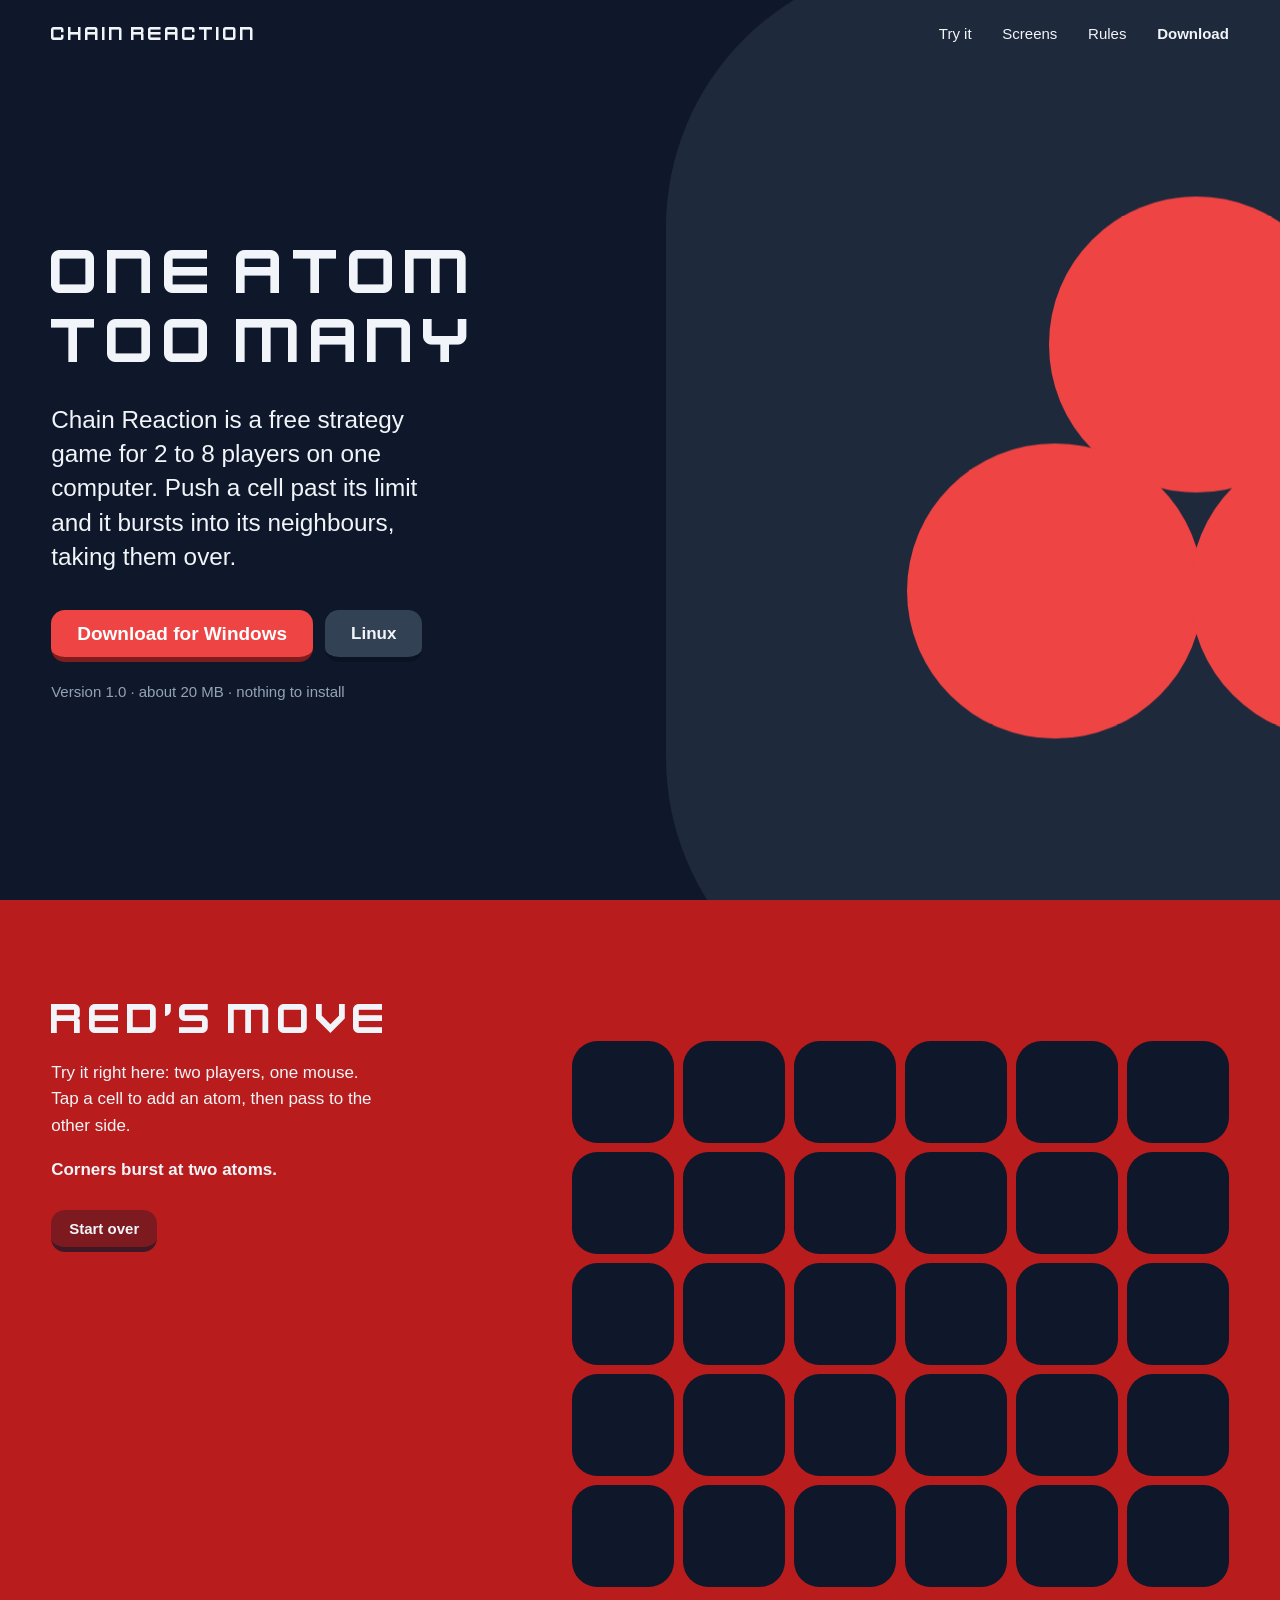
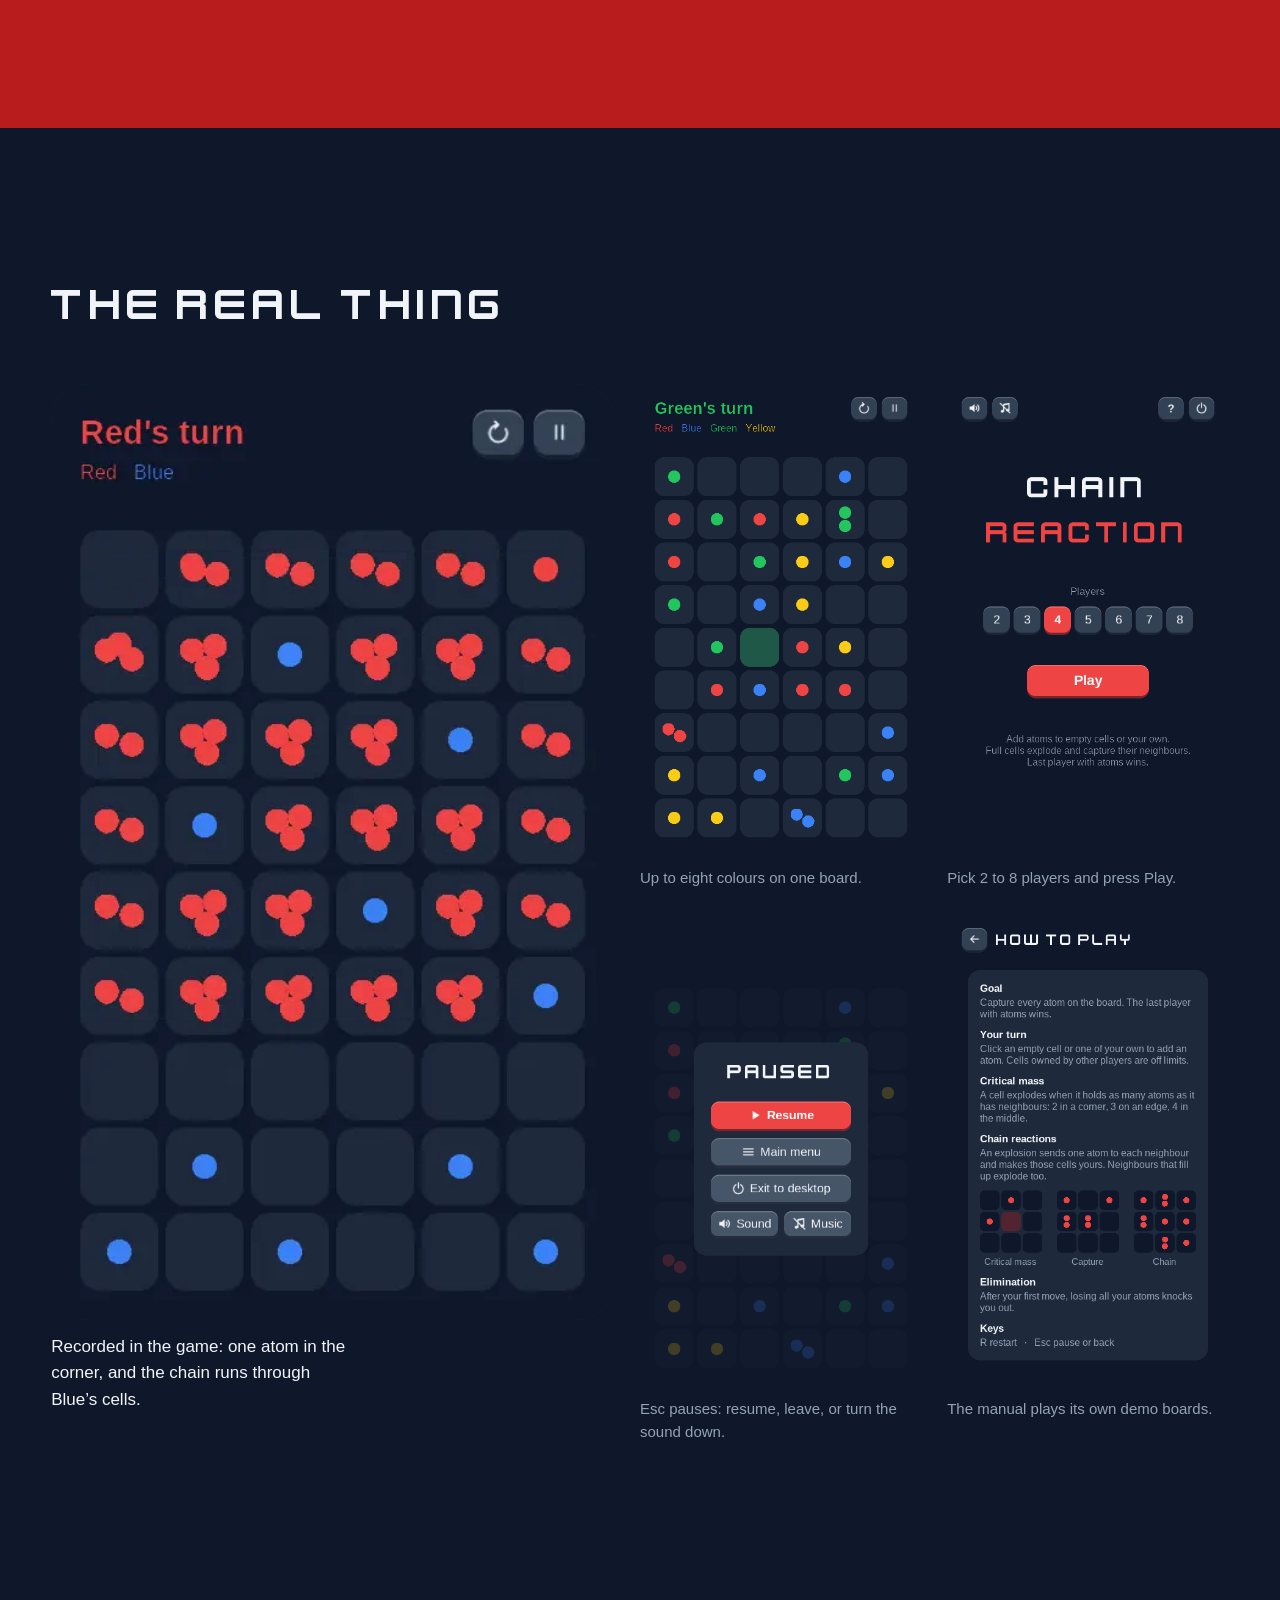
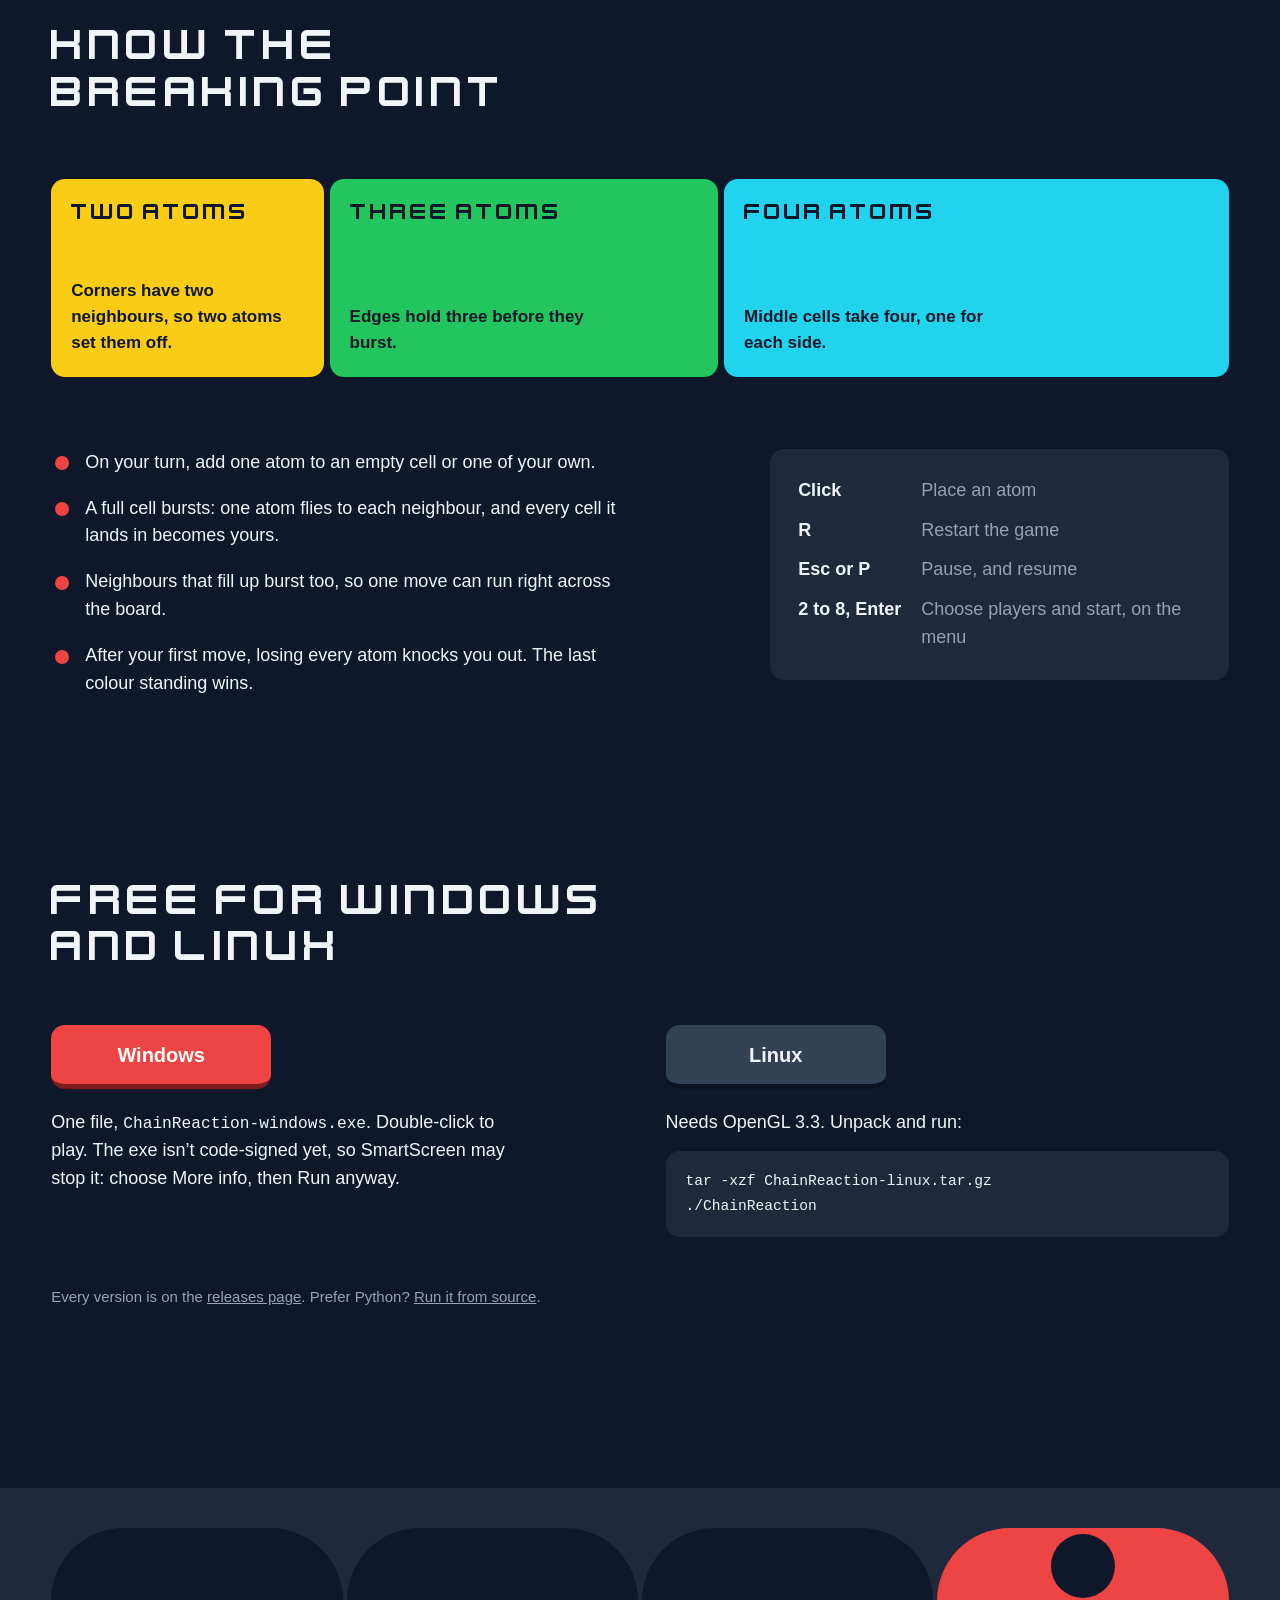
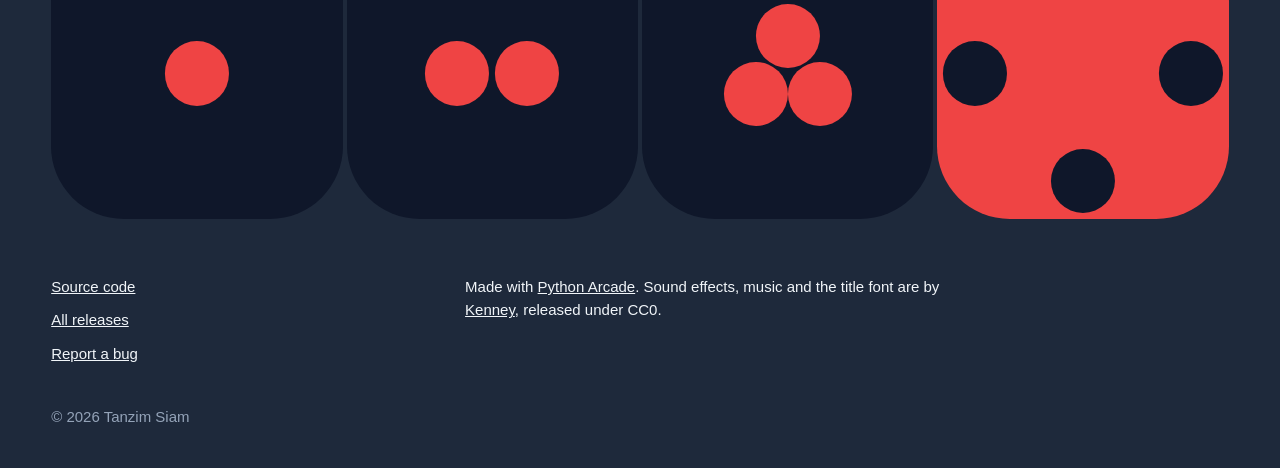
==== site/index.html @ 08b99fe6 "Add GitHub Pages download site with a playable mini board" ====
<!doctype html>
<html lang="en">
<head>
<meta charset="utf-8">
<meta name="viewport" content="width=device-width, initial-scale=1">
<title>Chain Reaction · Free strategy game for Windows and Linux</title>
<meta name="description" content="A free 2 to 8 player strategy game. Fill a cell past its limit and it bursts into its neighbours, taking them over. Download for Windows or Linux.">
<meta property="og:title" content="Chain Reaction">
<meta property="og:description" content="One atom too many and the board goes off. Free for Windows and Linux.">
<meta property="og:image" content="img/game.png">
<link rel="icon" href="img/icon.png">
<link rel="stylesheet" href="style.css">
<script>document.documentElement.classList.add("js")</script>
</head>
<body>

<header class="bar">
  <a class="wordmark" href="#top">Chain Reaction</a>
  <nav aria-label="Sections">
    <a href="#try">Try it</a>
    <a href="#screens">Screens</a>
    <a href="#rules">Rules</a>
    <a class="bar-action" href="#download">Download</a>
  </nav>
</header>

<main id="top">
  <section class="hero">
    <div class="hero-copy">
      <h1>One atom<br>too many</h1>
      <p class="lede">Chain Reaction is a free strategy game for 2 to 8 players on one computer. Push a cell past its limit and it bursts into its neighbours, taking them over.</p>
      <div class="actions">
        <a class="btn btn-accent" href="https://github.com/tanximsiam/Chain-Reaction/releases/latest/download/ChainReaction-windows.exe">Download for Windows</a>
        <a class="btn" href="https://github.com/tanximsiam/Chain-Reaction/releases/latest/download/ChainReaction-linux.tar.gz">Linux</a>
      </div>
      <p class="note">Version 1.0 · about 20 MB · nothing to install</p>
    </div>
    <div class="hero-cell" aria-hidden="true">
      <div class="cluster"><i></i><i></i><i></i></div>
    </div>
  </section>

  <section class="try" id="try" data-turn="0">
    <div class="try-copy reveal">
      <h2><span id="turn-word">Red</span>’s move</h2>
      <p>Try it right here: two players, one mouse. Tap a cell to add an atom, then pass to the other side.</p>
      <p class="try-status" id="try-status" aria-live="polite">Corners burst at two atoms.</p>
      <button class="btn btn-small" id="try-reset" type="button">Start over</button>
    </div>
    <div class="board" id="board" data-ui role="grid" aria-label="Playable 5 by 6 Chain Reaction board"></div>
  </section>

  <section class="screens" id="screens">
    <h2 class="reveal">The real thing</h2>
    <div class="shots">
      <figure class="shot shot-main reveal">
        <img src="img/chain.webp" width="462" height="768" alt="Recorded gameplay: Red adds one atom to a corner and a chain of explosions runs across Red's side of the board, capturing Blue's cells">
        <figcaption>Recorded in the game: one atom in the corner, and the chain runs through Blue’s cells.</figcaption>
      </figure>
      <figure class="shot reveal">
        <img src="img/game.png" width="462" height="768" alt="A four-player game in progress: red, blue, green and yellow atoms across a 9 by 6 board, Green to move" loading="lazy">
        <figcaption>Up to eight colours on one board.</figcaption>
      </figure>
      <figure class="shot reveal">
        <img src="img/menu.png" width="462" height="768" alt="Start menu with the Chain Reaction title, player count buttons from 2 to 8 and a red Play button" loading="lazy">
        <figcaption>Pick 2 to 8 players and press Play.</figcaption>
      </figure>
      <figure class="shot reveal">
        <img src="img/pause.png" width="462" height="768" alt="Pause menu over a dimmed board with Resume, Main menu, Exit to desktop, Sound and Music" loading="lazy">
        <figcaption>Esc pauses: resume, leave, or turn the sound down.</figcaption>
      </figure>
      <figure class="shot reveal">
        <img src="img/manual.png" width="462" height="768" alt="How to play screen with rules and three small animated demo boards" loading="lazy">
        <figcaption>The manual plays its own demo boards.</figcaption>
      </figure>
    </div>
  </section>

  <section class="rules" id="rules">
    <h2 class="reveal">Know the<br>breaking point</h2>
    <div class="limits reveal" data-ui>
      <div class="limit limit-corner"><strong>Two atoms</strong><span>Corners have two neighbours, so two atoms set them off.</span></div>
      <div class="limit limit-edge"><strong>Three atoms</strong><span>Edges hold three before they burst.</span></div>
      <div class="limit limit-middle"><strong>Four atoms</strong><span>Middle cells take four, one for each side.</span></div>
    </div>
    <div class="rules-text">
      <ul class="atoms reveal">
        <li>On your turn, add one atom to an empty cell or one of your own.</li>
        <li>A full cell bursts: one atom flies to each neighbour, and every cell it lands in becomes yours.</li>
        <li>Neighbours that fill up burst too, so one move can run right across the board.</li>
        <li>After your first move, losing every atom knocks you out. The last colour standing wins.</li>
      </ul>
      <dl class="keys reveal">
        <dt>Click</dt><dd>Place an atom</dd>
        <dt>R</dt><dd>Restart the game</dd>
        <dt>Esc or P</dt><dd>Pause, and resume</dd>
        <dt>2 to 8, Enter</dt><dd>Choose players and start, on the menu</dd>
      </dl>
    </div>
  </section>

  <section class="download" id="download">
    <h2 class="reveal">Free for Windows<br>and Linux</h2>
    <div class="platforms">
      <div class="platform reveal">
        <a class="btn btn-accent btn-big" href="https://github.com/tanximsiam/Chain-Reaction/releases/latest/download/ChainReaction-windows.exe">Windows</a>
        <p>One file, <code>ChainReaction-windows.exe</code>. Double-click to play. The exe isn’t code-signed yet, so SmartScreen may stop it: choose More info, then Run anyway.</p>
      </div>
      <div class="platform reveal">
        <a class="btn btn-big" href="https://github.com/tanximsiam/Chain-Reaction/releases/latest/download/ChainReaction-linux.tar.gz">Linux</a>
        <p>Needs OpenGL 3.3. Unpack and run:</p>
        <pre><code>tar -xzf ChainReaction-linux.tar.gz
./ChainReaction</code></pre>
      </div>
    </div>
    <p class="note reveal">Every version is on the <a href="https://github.com/tanximsiam/Chain-Reaction/releases">releases page</a>. Prefer Python? <a href="https://github.com/tanximsiam/Chain-Reaction#run">Run it from source</a>.</p>
  </section>
</main>

<footer class="foot">
  <div class="mark" aria-hidden="true">
    <span class="mcell"><i></i></span>
    <span class="mcell"><i></i><i></i></span>
    <span class="mcell"><i></i><i></i><i></i></span>
    <span class="mcell mcell-burst"><i></i><i></i><i></i><i></i></span>
  </div>
  <div class="foot-cols">
    <nav aria-label="Project">
      <a href="https://github.com/tanximsiam/Chain-Reaction">Source code</a>
      <a href="https://github.com/tanximsiam/Chain-Reaction/releases">All releases</a>
      <a href="https://github.com/tanximsiam/Chain-Reaction/issues">Report a bug</a>
    </nav>
    <p>Made with <a href="https://api.arcade.academy/">Python Arcade</a>. Sound effects, music and the title font are by <a href="https://kenney.nl/">Kenney</a>, released under CC0.</p>
  </div>
  <p class="copy">© 2026 Tanzim Siam</p>
</footer>

<script src="main.js"></script>
</body>
</html>
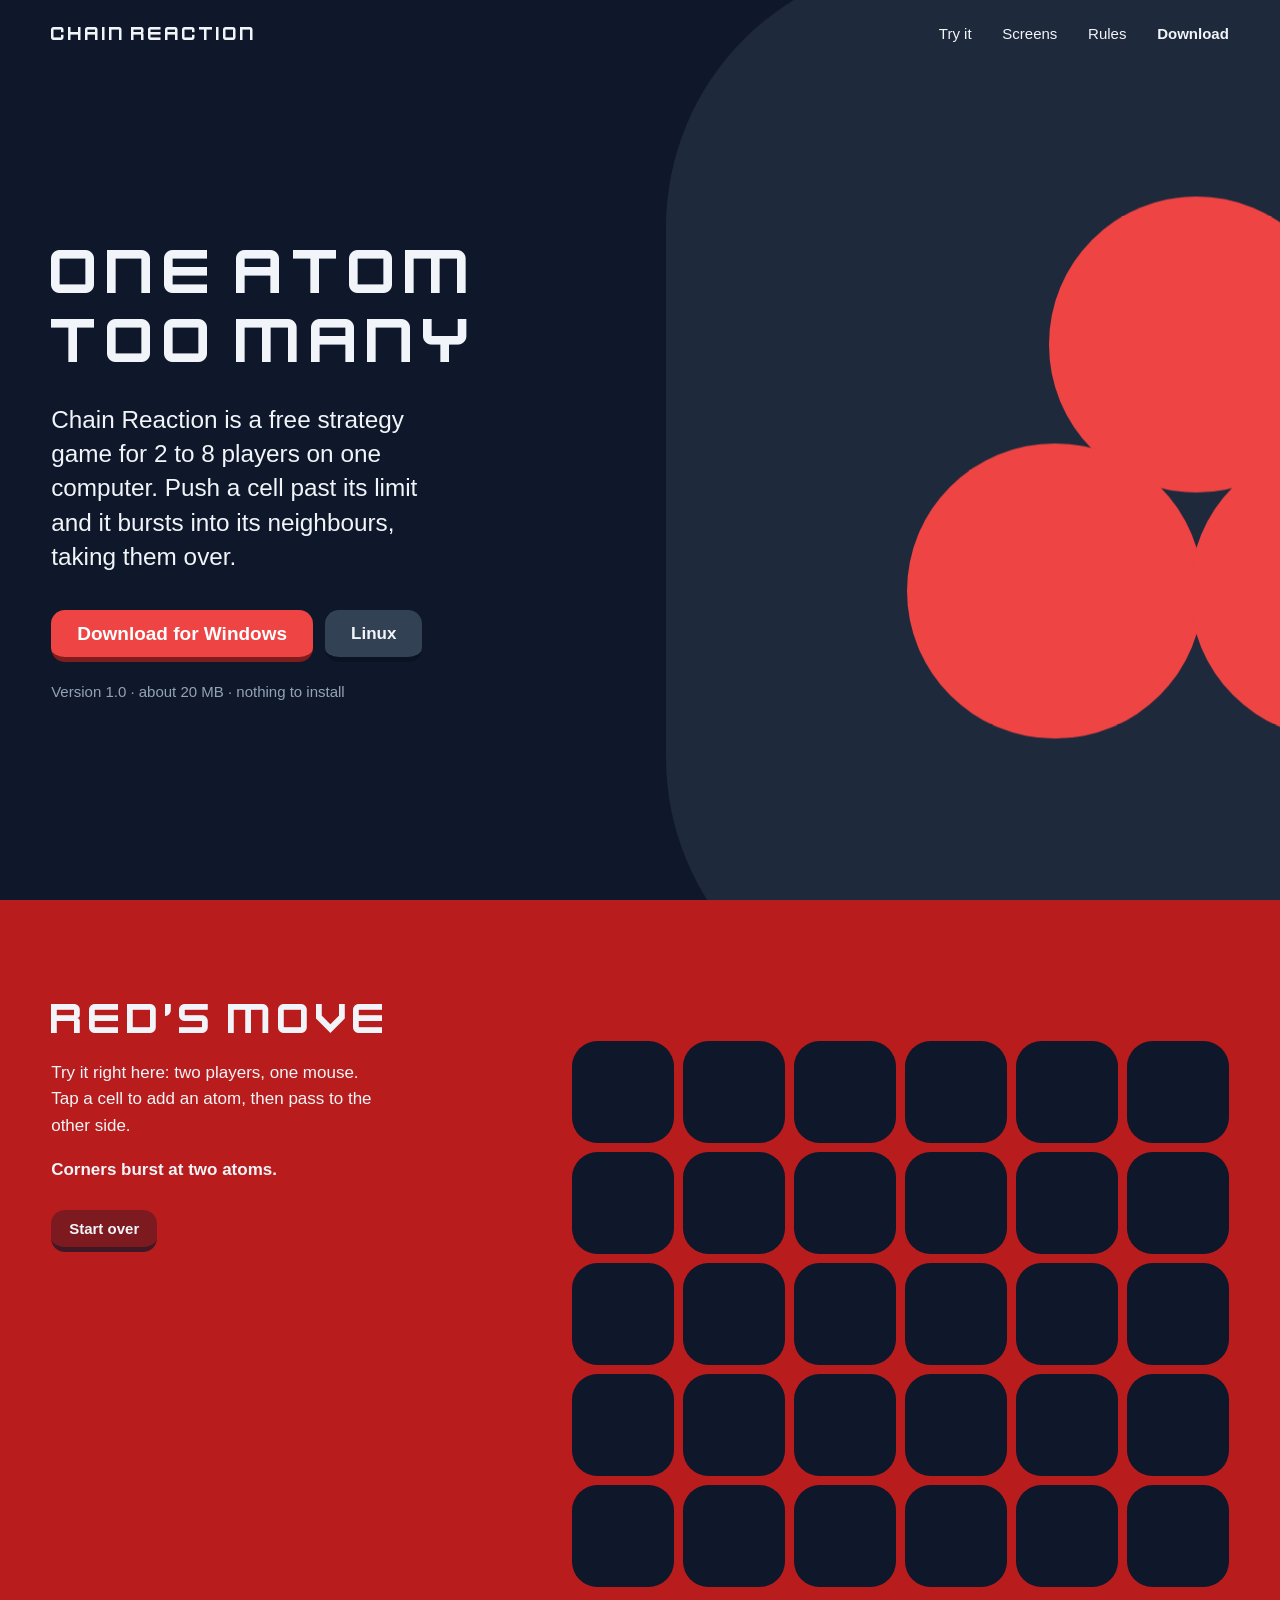
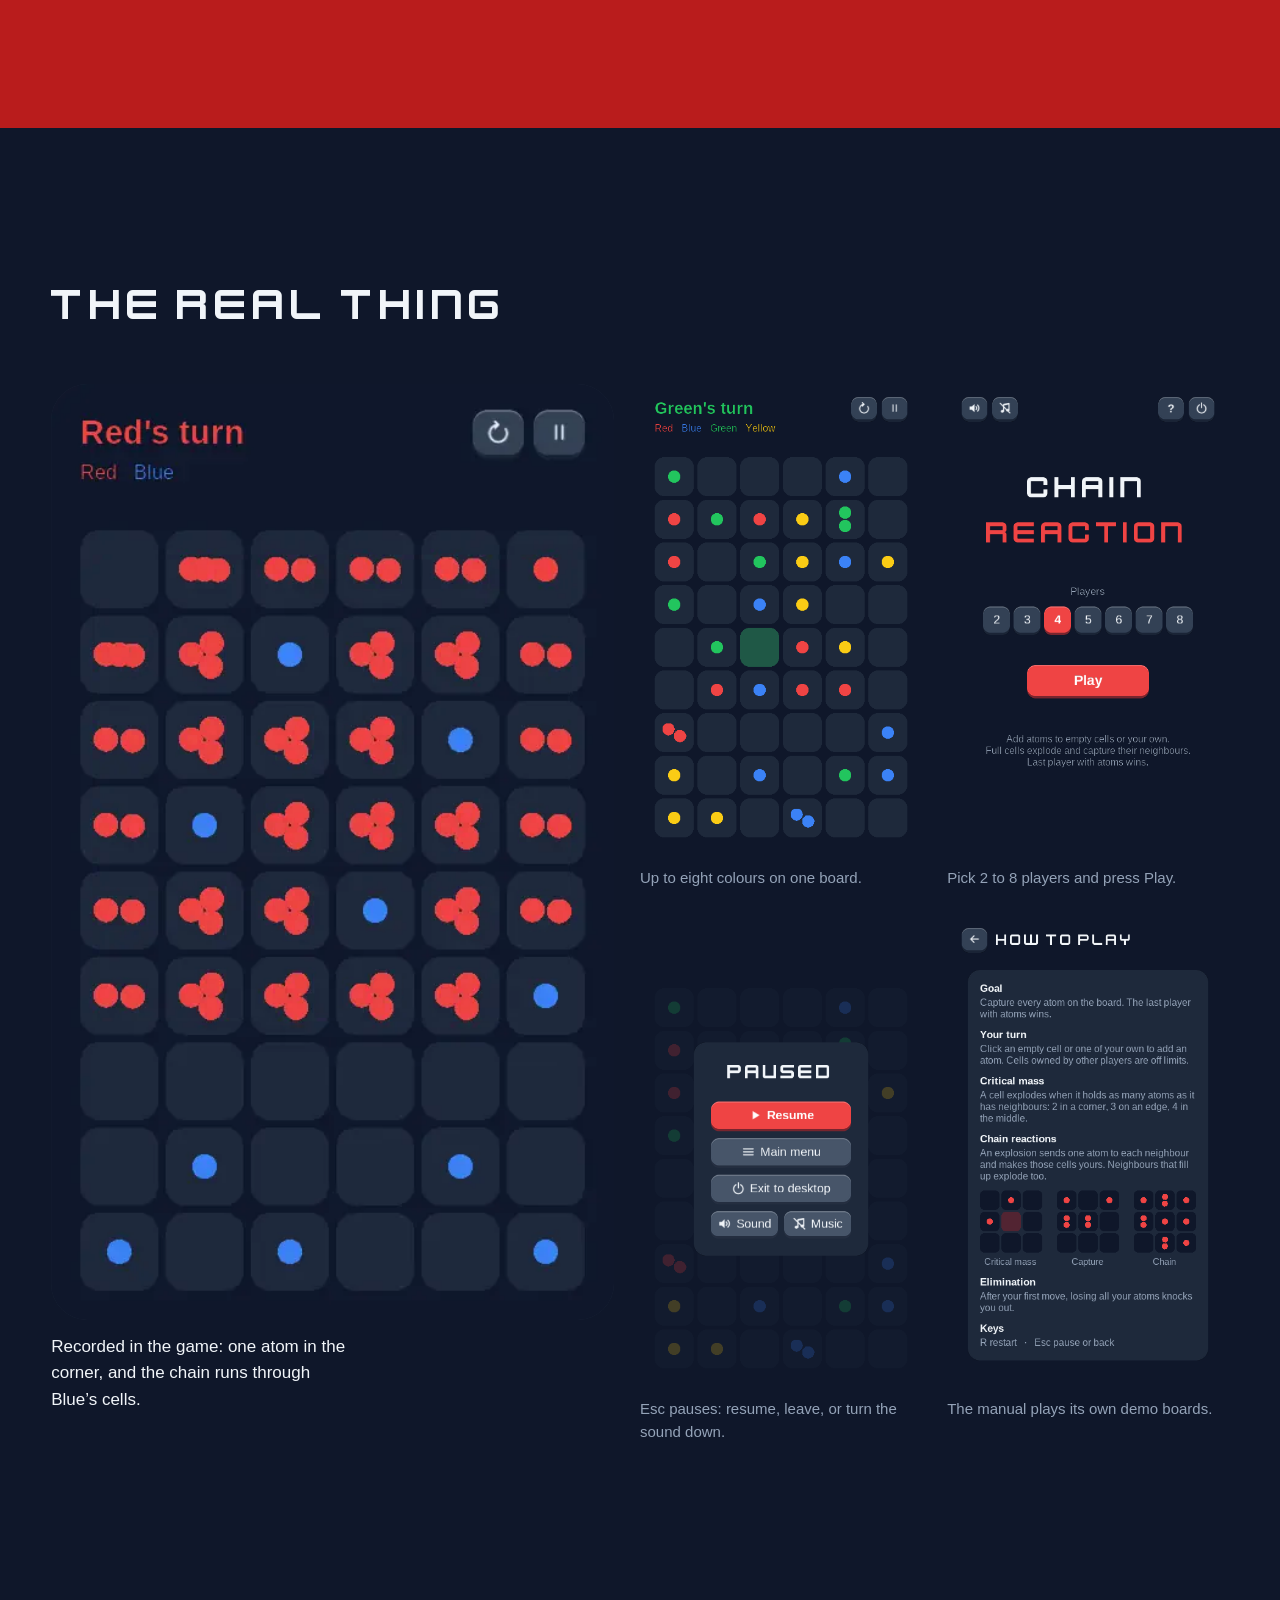
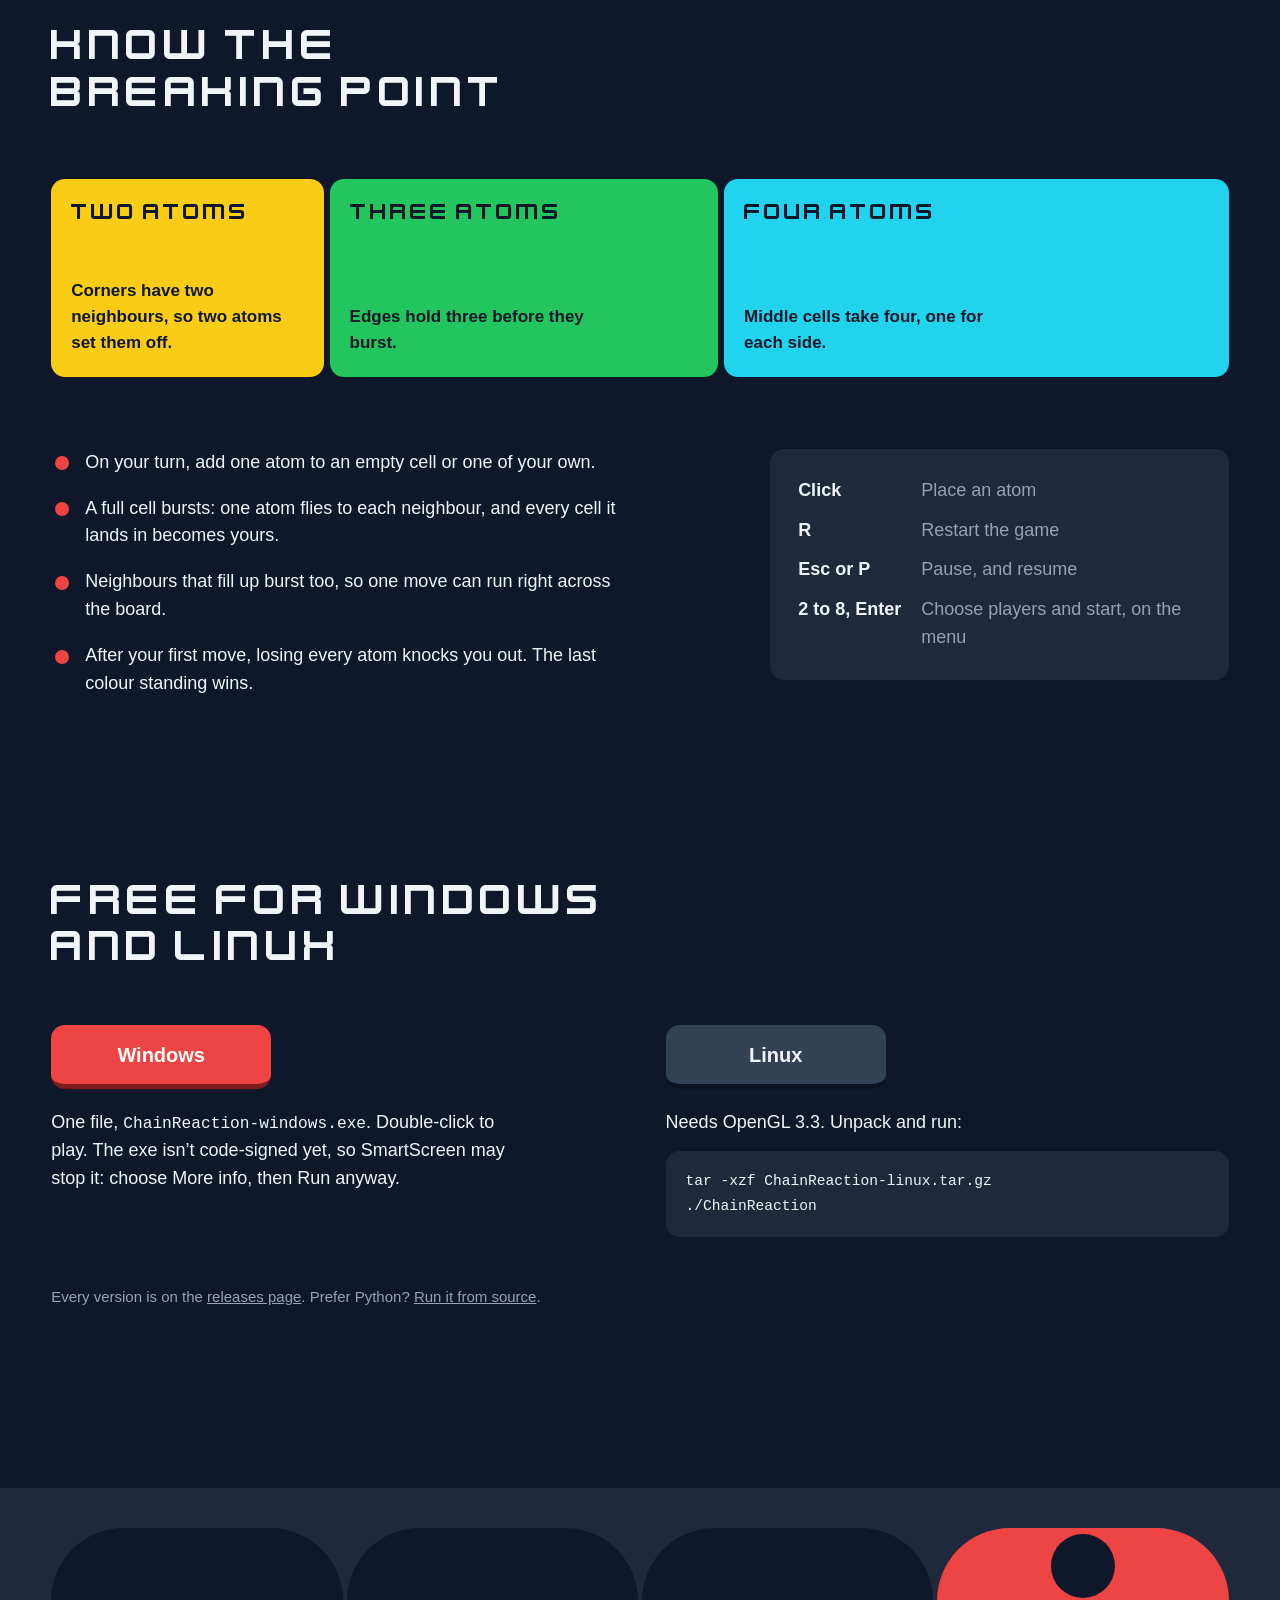
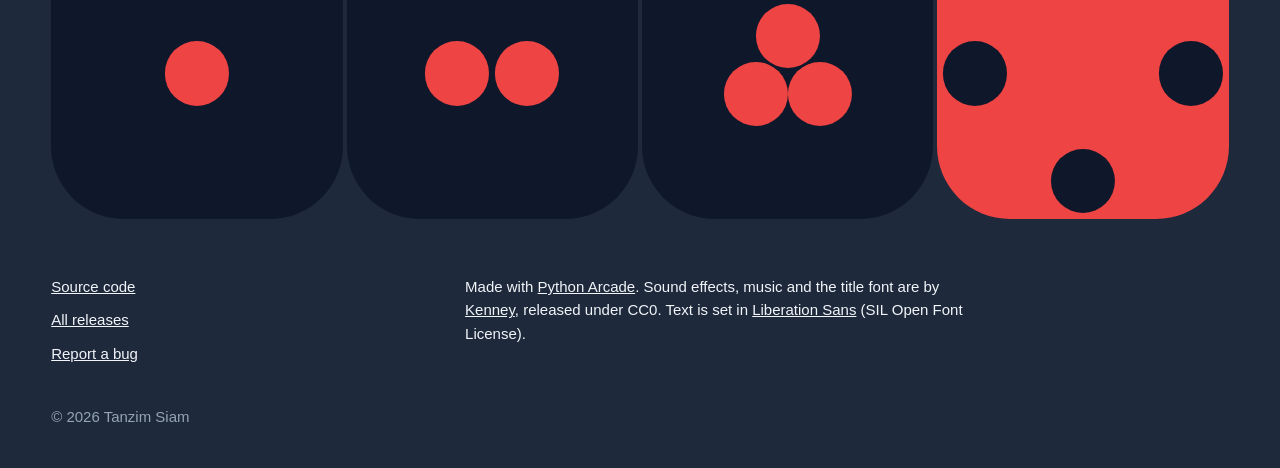
==== commit 5a093918: "Embed Liberation Sans in the site" ====
--- a/site/index.html
+++ b/site/index.html
@@ -130,7 +130,7 @@
       <a href="https://github.com/tanximsiam/Chain-Reaction/releases">All releases</a>
       <a href="https://github.com/tanximsiam/Chain-Reaction/issues">Report a bug</a>
     </nav>
-    <p>Made with <a href="https://api.arcade.academy/">Python Arcade</a>. Sound effects, music and the title font are by <a href="https://kenney.nl/">Kenney</a>, released under CC0.</p>
+    <p>Made with <a href="https://api.arcade.academy/">Python Arcade</a>. Sound effects, music and the title font are by <a href="https://kenney.nl/">Kenney</a>, released under CC0. Text is set in <a href="https://github.com/liberationfonts/liberation-fonts">Liberation Sans</a> (SIL Open Font License).</p>
   </div>
   <p class="copy">© 2026 Tanzim Siam</p>
 </footer>
--- a/site/style.css
+++ b/site/style.css
@@ -0,0 +1,390 @@
+@font-face {
+  font-family: "Kenney Future";
+  src: url("fonts/Kenney_Future.ttf") format("truetype");
+  font-display: swap;
+}
+@font-face {
+  font-family: "Liberation Sans";
+  src: url("fonts/Liberation_Sans_Regular.ttf") format("truetype");
+  font-weight: 400;
+  font-display: swap;
+}
+@font-face {
+  font-family: "Liberation Sans";
+  src: url("fonts/Liberation_Sans_Bold.ttf") format("truetype");
+  font-weight: 700;
+  font-display: swap;
+}
+
+:root {
+  /* The game's own palette (Tailwind slate + red). */
+  --ground: #0f172a;
+  --surface: #1e293b;
+  --raised: #334155;
+  --ink: #f1f5f9;
+  --soft: #94a3b8;
+  --accent: #ef4444;
+  --accent-down: #dc2626;
+  --lip-accent: #7f1d1d;
+  --lip: #0b1222;
+  --field-0: #b91c1c;   /* Red's turn: red 700, white text 6.5:1 */
+  --field-1: #1d4ed8;   /* Blue's turn: blue 700, white text 6.7:1 */
+  --p0: #ef4444;
+  --p1: #3b82f6;
+  --yellow: #facc15;
+  --green: #22c55e;
+  --cyan: #22d3ee;
+
+  /* The motif: a cell's corner is a quarter of its side, as in the game (16px on 64px). */
+  --cell-r: 25%;
+  --radius: 14px;
+
+  --display: "Kenney Future", "Liberation Sans", Arial, sans-serif;
+  /* Both faces ship with the site, so the page matches the game on every OS. */
+  --text: "Liberation Sans", Arial, Helvetica, sans-serif;
+  /* Kenney Future is very wide (about 0.9em per letter), so display sizes sit lower than usual. */
+  --step-1: clamp(40px, 5.4vw, 88px);
+  --step-2: clamp(30px, 3.6vw, 60px);
+  --step-3: clamp(20px, 1.9vw, 28px);
+  --step-4: 18px;
+  --step-5: 15px;
+  --margin: clamp(16px, 4vw, 64px);
+  --ease-out: cubic-bezier(0.22, 1, 0.36, 1);
+}
+
+*, *::before, *::after { box-sizing: border-box; }
+html { scroll-behavior: smooth; }
+body {
+  margin: 0;
+  background: var(--ground);
+  color: var(--ink);
+  font: 400 var(--step-4)/1.55 var(--text);
+  -webkit-font-smoothing: antialiased;
+  overflow-x: hidden;
+}
+h1, h2 {
+  margin: 0;
+  font-family: var(--display);
+  font-weight: 400;
+  line-height: 1;
+  letter-spacing: -0.01em;
+  text-transform: uppercase;
+}
+h1 { font-size: var(--step-1); }
+h2 { font-size: var(--step-2); }
+p { margin: 0; max-width: 60ch; }
+a { color: inherit; }
+img { display: block; max-width: 100%; height: auto; }
+:focus-visible { outline: 3px solid var(--yellow); outline-offset: 3px; }
+::selection { background: var(--accent); color: #fff; }
+code, pre { font-family: ui-monospace, "Ubuntu Mono", Consolas, monospace; font-size: 0.9em; }
+
+/* Bar */
+.bar {
+  position: absolute;
+  inset: 0 0 auto 0;
+  z-index: 3;
+  display: flex;
+  align-items: center;
+  justify-content: space-between;
+  padding: 22px var(--margin);
+}
+.wordmark {
+  font: 400 20px/1 var(--display);
+  text-transform: uppercase;
+  text-decoration: none;
+}
+.bar nav { display: flex; gap: clamp(14px, 2.4vw, 32px); align-items: center; }
+.bar nav a { text-decoration: none; font-size: var(--step-5); }
+.bar nav a:hover { color: var(--accent); }
+.bar .bar-action { font-weight: 700; }
+
+/* Buttons: a cell-cornered face on a flat darker lip (a border, not a shadow). Pressing sinks onto the lip. */
+.btn {
+  display: inline-flex;
+  align-items: center;
+  justify-content: center;
+  min-height: 52px;
+  padding: 0 26px;
+  border: 0;
+  border-bottom: 5px solid var(--lip);
+  border-radius: var(--radius);
+  background: var(--raised);
+  color: var(--ink);
+  font: 700 17px/1 var(--text);
+  text-decoration: none;
+  cursor: pointer;
+  transition: transform 120ms var(--ease-out), border-bottom-width 120ms var(--ease-out), background-color 120ms;
+}
+.btn:hover { background: #475569; transform: translateY(-1px); }
+.btn:active { transform: translateY(5px); border-bottom-width: 0; }
+/* 19px bold is large text (3:1 needed), so white on the title red (3.8:1) passes. */
+.btn-accent { background: var(--accent); border-bottom-color: var(--lip-accent); color: #fff; font-size: 19px; }
+.btn-accent:hover { background: var(--accent-down); }
+.btn-small { min-height: 42px; padding: 0 18px; font-size: var(--step-5); }
+.btn-big { min-height: 64px; min-width: 220px; font-size: 20px; }
+
+/* Hero: one giant cropped cell with the icon's three atoms, spinning like a cell one atom from bursting. */
+.hero {
+  position: relative;
+  min-height: 100svh;
+  display: flex;
+  align-items: center;
+  padding: 120px var(--margin) 80px;
+  overflow: hidden;
+}
+.hero-copy { position: relative; z-index: 1; max-width: 50%; }
+.lede { margin-top: 28px; font-size: var(--step-3); line-height: 1.4; max-width: 30ch; }
+.actions { display: flex; flex-wrap: wrap; gap: 12px; margin-top: 36px; }
+.note { margin-top: 18px; font-size: var(--step-5); color: var(--soft); }
+.note a:hover { color: var(--ink); }
+.hero-cell {
+  position: absolute;
+  width: 118vh;
+  height: 118vh;
+  left: 52%;
+  top: 50%;
+  translate: 0 -46%;
+  border-radius: var(--cell-r);
+  background: var(--surface);
+}
+.cluster {
+  position: absolute;
+  inset: 21%;
+  animation: spin 9s linear infinite;
+}
+.cluster i, .mcell i {
+  position: absolute;
+  border-radius: 50%;
+  background: var(--accent);
+}
+.cluster i { width: 48%; height: 48%; }
+.cluster i:nth-child(1) { left: 26%; top: 2%; }
+.cluster i:nth-child(2) { left: 3%; top: 42%; }
+.cluster i:nth-child(3) { left: 49%; top: 42%; }
+@keyframes spin { to { rotate: 360deg; } }
+
+/* Try it: the board on a field that takes the colour of whoever moves. */
+.try {
+  position: relative;
+  display: grid;
+  grid-template-columns: minmax(0, 5fr) minmax(0, 7fr);
+  gap: clamp(24px, 4vw, 72px);
+  align-items: center;
+  min-height: 92svh;
+  padding: 96px var(--margin);
+  background: var(--field-0);
+  transition: background-color 400ms var(--ease-out);
+}
+.try[data-turn="1"] { background: var(--field-1); }
+.try-copy { align-self: start; }
+.try-copy p { margin-top: 18px; font-size: 17px; max-width: 34ch; }
+.try-status { font-weight: 700; min-height: 1.6em; }
+.try-copy .btn { margin-top: 26px; background: rgb(15 23 42 / 0.35); border-bottom-color: rgb(15 23 42 / 0.55); }
+.try-copy .btn:hover { background: rgb(15 23 42 / 0.5); }
+.board {
+  position: relative;
+  display: grid;
+  grid-template-columns: repeat(6, 1fr);
+  gap: clamp(6px, 0.7vw, 10px);
+  width: min(100%, 78vh);
+  justify-self: end;
+}
+.cell {
+  position: relative;
+  aspect-ratio: 1;
+  border: 0;
+  padding: 0;
+  border-radius: var(--cell-r);
+  background: var(--ground);
+  cursor: pointer;
+  transition: background-color 120ms;
+}
+.cell:hover, .cell:focus-visible { background: #1e2a44; }
+.cell[aria-disabled="true"] { cursor: not-allowed; }
+.cell.shake { animation: shake 260ms; }
+@keyframes shake { 25% { translate: -4px 0; } 75% { translate: 4px 0; } }
+.atoms-in { position: absolute; inset: 0; }
+.atoms-in.spin { animation: spin 1.8s linear infinite; }
+.atom, .fly {
+  position: absolute;
+  width: 30%;
+  height: 30%;
+  border-radius: 50%;
+  translate: -50% -50%;
+}
+.fly { z-index: 2; transition: left 200ms var(--ease-out), top 200ms var(--ease-out); }
+
+/* Screens */
+.screens { padding: clamp(96px, 12vw, 180px) var(--margin) 0; }
+.shots {
+  display: grid;
+  grid-template-columns: 2fr 1fr 1fr;
+  gap: clamp(14px, 2vw, 28px);
+  align-items: start;
+  margin-top: 56px;
+}
+.shot { margin: 0; }
+.shot img { width: 100%; border-radius: 6.5% / 3.9%; background: var(--surface); }
+.shot figcaption { margin-top: 14px; font-size: var(--step-5); color: var(--soft); max-width: 32ch; }
+.shot-main { grid-row: span 2; }
+.shot-main figcaption { color: var(--ink); font-size: 17px; }
+
+/* Rules: the three limits as one bar, sized 2 : 3 : 4. */
+.rules { padding: clamp(120px, 14vw, 200px) var(--margin) 0; }
+.limits {
+  display: flex;
+  gap: 6px;
+  margin-top: 64px;
+  min-height: 22vh;
+}
+.limit {
+  display: flex;
+  flex-direction: column;
+  justify-content: space-between;
+  gap: 18px;
+  padding: 20px;
+  border-radius: var(--radius);
+  color: var(--ground);
+}
+.limit strong { font: 400 var(--step-3)/1.1 var(--display); text-transform: uppercase; }
+.limit span { font-size: 17px; max-width: 26ch; font-weight: 700; }
+.limit-corner { flex: 2; background: var(--yellow); }
+.limit-edge { flex: 3; background: var(--green); }
+.limit-middle { flex: 4; background: var(--cyan); }
+.rules-text {
+  display: grid;
+  grid-template-columns: minmax(0, 7fr) minmax(0, 5fr);
+  gap: clamp(32px, 6vw, 96px);
+  margin-top: 72px;
+}
+.atoms { list-style: none; margin: 0; padding: 0; display: grid; gap: 18px; }
+.atoms li { position: relative; padding-left: 34px; max-width: 58ch; }
+.atoms li::before {
+  content: "";
+  position: absolute;
+  left: 4px;
+  top: 0.42em;
+  width: 14px;
+  height: 14px;
+  border-radius: 50%;
+  background: var(--accent);
+}
+.keys {
+  display: grid;
+  grid-template-columns: auto 1fr;
+  gap: 12px 20px;
+  margin: 0;
+  align-self: start;
+  padding: 28px;
+  border-radius: var(--radius);
+  background: var(--surface);
+}
+.keys dt { font-weight: 700; }
+.keys dd { margin: 0; color: var(--soft); }
+
+/* Download */
+.download { padding: clamp(120px, 14vw, 200px) var(--margin); }
+.platforms {
+  display: grid;
+  grid-template-columns: 1fr 1fr;
+  gap: clamp(24px, 4vw, 64px);
+  margin-top: 56px;
+}
+.platform p { margin-top: 20px; max-width: 46ch; }
+.platform code { color: var(--ink); }
+.platform pre {
+  margin: 14px 0 0;
+  padding: 18px 20px;
+  border-radius: var(--radius);
+  background: var(--surface);
+  overflow-x: auto;
+}
+.download > .note { margin-top: 48px; }
+
+/* Footer: the mark is the burst itself, a cell filling up and going off. */
+.foot { padding: 0 var(--margin) 40px; background: var(--surface); }
+.mark {
+  display: grid;
+  grid-template-columns: repeat(4, 1fr);
+  gap: 4px;
+  padding-top: 40px;
+}
+.mcell {
+  position: relative;
+  aspect-ratio: 1;
+  max-height: 34svh;
+  border-radius: var(--cell-r);
+  background: var(--ground);
+}
+.mcell i { width: 22%; height: 22%; translate: -50% -50%; }
+.mcell:nth-child(1) i { left: 50%; top: 50%; }
+.mcell:nth-child(2) i:nth-child(1) { left: 38%; top: 50%; }
+.mcell:nth-child(2) i:nth-child(2) { left: 62%; top: 50%; }
+.mcell:nth-child(3) i:nth-child(1) { left: 50%; top: 37%; }
+.mcell:nth-child(3) i:nth-child(2) { left: 39%; top: 57%; }
+.mcell:nth-child(3) i:nth-child(3) { left: 61%; top: 57%; }
+.mcell-burst { background: var(--accent); }
+.mcell-burst i { background: var(--ground); }
+.mcell-burst i:nth-child(1) { left: 50%; top: 13%; }
+.mcell-burst i:nth-child(2) { left: 13%; top: 50%; }
+.mcell-burst i:nth-child(3) { left: 87%; top: 50%; }
+.mcell-burst i:nth-child(4) { left: 50%; top: 87%; }
+.foot-cols {
+  display: grid;
+  grid-template-columns: minmax(0, 1fr) minmax(0, 2fr);
+  gap: 32px;
+  margin-top: 56px;
+  font-size: var(--step-5);
+}
+.foot-cols nav { display: grid; gap: 10px; }
+.foot-cols a:hover { color: var(--accent); }
+.copy { margin-top: 40px; font-size: var(--step-5); color: var(--soft); }
+
+/* Motion: entrances are opt-in (html.js), so content never stays hidden without script. */
+.js .reveal { opacity: 0; translate: 0 24px; transition: opacity 600ms var(--ease-out), translate 600ms var(--ease-out); }
+.js .reveal.in { opacity: 1; translate: 0 0; }
+.js .shot-main img { clip-path: inset(0 0 100% 0); scale: 1.12; transition: clip-path 1.1s var(--ease-out), scale 1.1s var(--ease-out); }
+.js .shot-main.in img { clip-path: inset(0 0 0 0); scale: 1; }
+.js .hero-copy > * { animation: rise 700ms var(--ease-out) both; }
+.js .hero-copy > :nth-child(2) { animation-delay: 80ms; }
+.js .hero-copy > :nth-child(3) { animation-delay: 160ms; }
+.js .hero-copy > :nth-child(4) { animation-delay: 240ms; }
+.js .hero-cell { animation: enter 1.1s var(--ease-out) both; }
+@keyframes rise { from { opacity: 0; translate: 0 24px; } }
+@keyframes enter { from { opacity: 0; transform: translateX(12%); } }
+
+@media (prefers-reduced-motion: reduce) {
+  *, *::before, *::after { animation: none !important; transition-duration: 1ms !important; }
+  .js .reveal, .js .shot-main img { opacity: 1; translate: none; clip-path: none; scale: 1; }
+}
+
+/* Tablet: the 2 : 3 : 4 bar and the keys box are too narrow side by side. */
+@media (max-width: 900px) {
+  .limits { flex-direction: column; min-height: 0; }
+  .limit { flex: none; }
+  .limit-corner { min-height: 96px; }
+  .limit-edge { min-height: 144px; }
+  .limit-middle { min-height: 192px; }
+  .rules-text { grid-template-columns: 1fr; }
+  .keys { max-width: 520px; }
+}
+
+/* Phone */
+@media (max-width: 760px) {
+  .bar nav a:not(.bar-action) { display: none; }
+  .hero { display: block; min-height: 100svh; padding: 104px 16px 0; }
+  .hero-copy { max-width: none; }
+  h1 { font-size: 10vw; }
+  .lede { font-size: 17px; }
+  .hero-cell { width: 130vw; height: 130vw; left: 50%; top: auto; bottom: -48vw; translate: -50% 0; position: absolute; }
+  .hero { min-height: 0; padding-bottom: 78vw; }
+  .hero-cell { bottom: -56vw; }
+  .try { grid-template-columns: 1fr; padding: 72px 16px; min-height: 86svh; }
+  .board { width: 100%; justify-self: stretch; }
+  h2 { font-size: 7.6vw; }
+  .shots { grid-template-columns: 1fr 1fr; }
+  .shot-main { grid-column: 1 / -1; grid-row: auto; }
+  .platforms, .foot-cols { grid-template-columns: 1fr; }
+  .mark { gap: 4px; }
+}
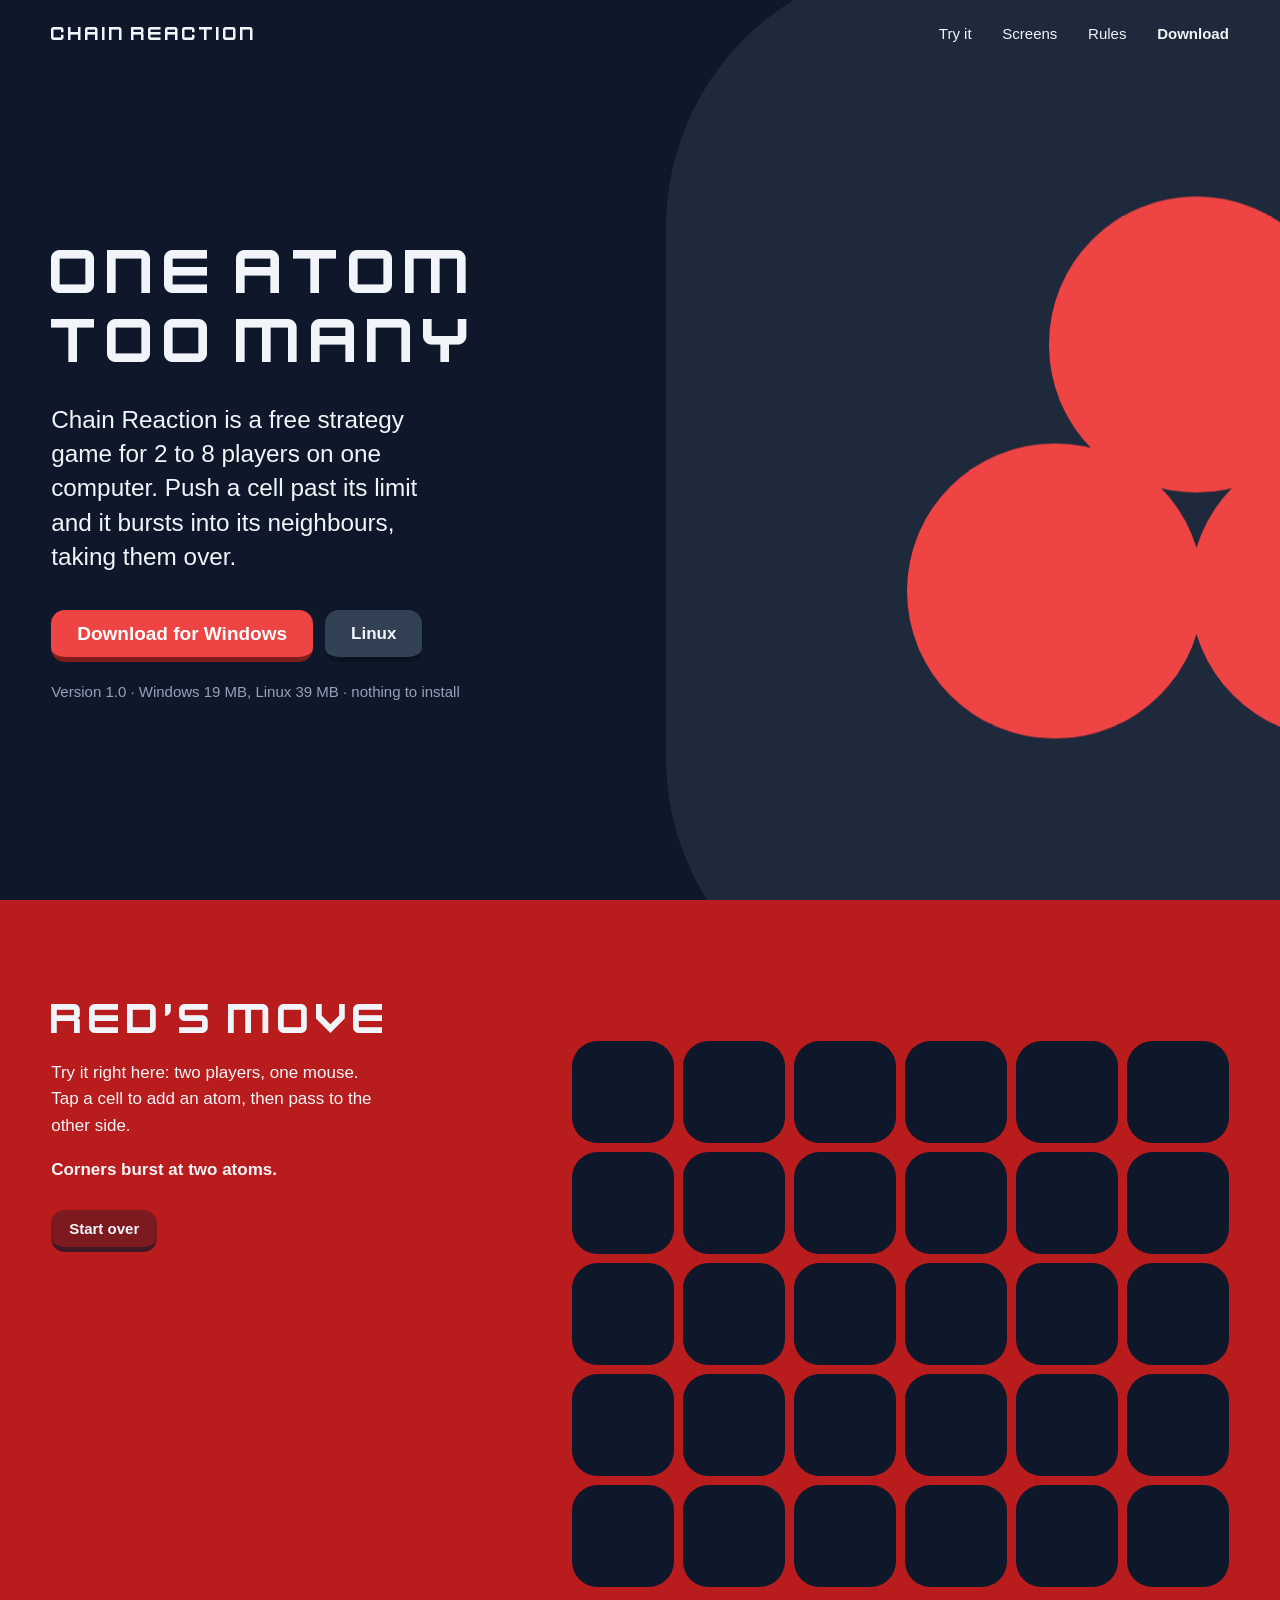
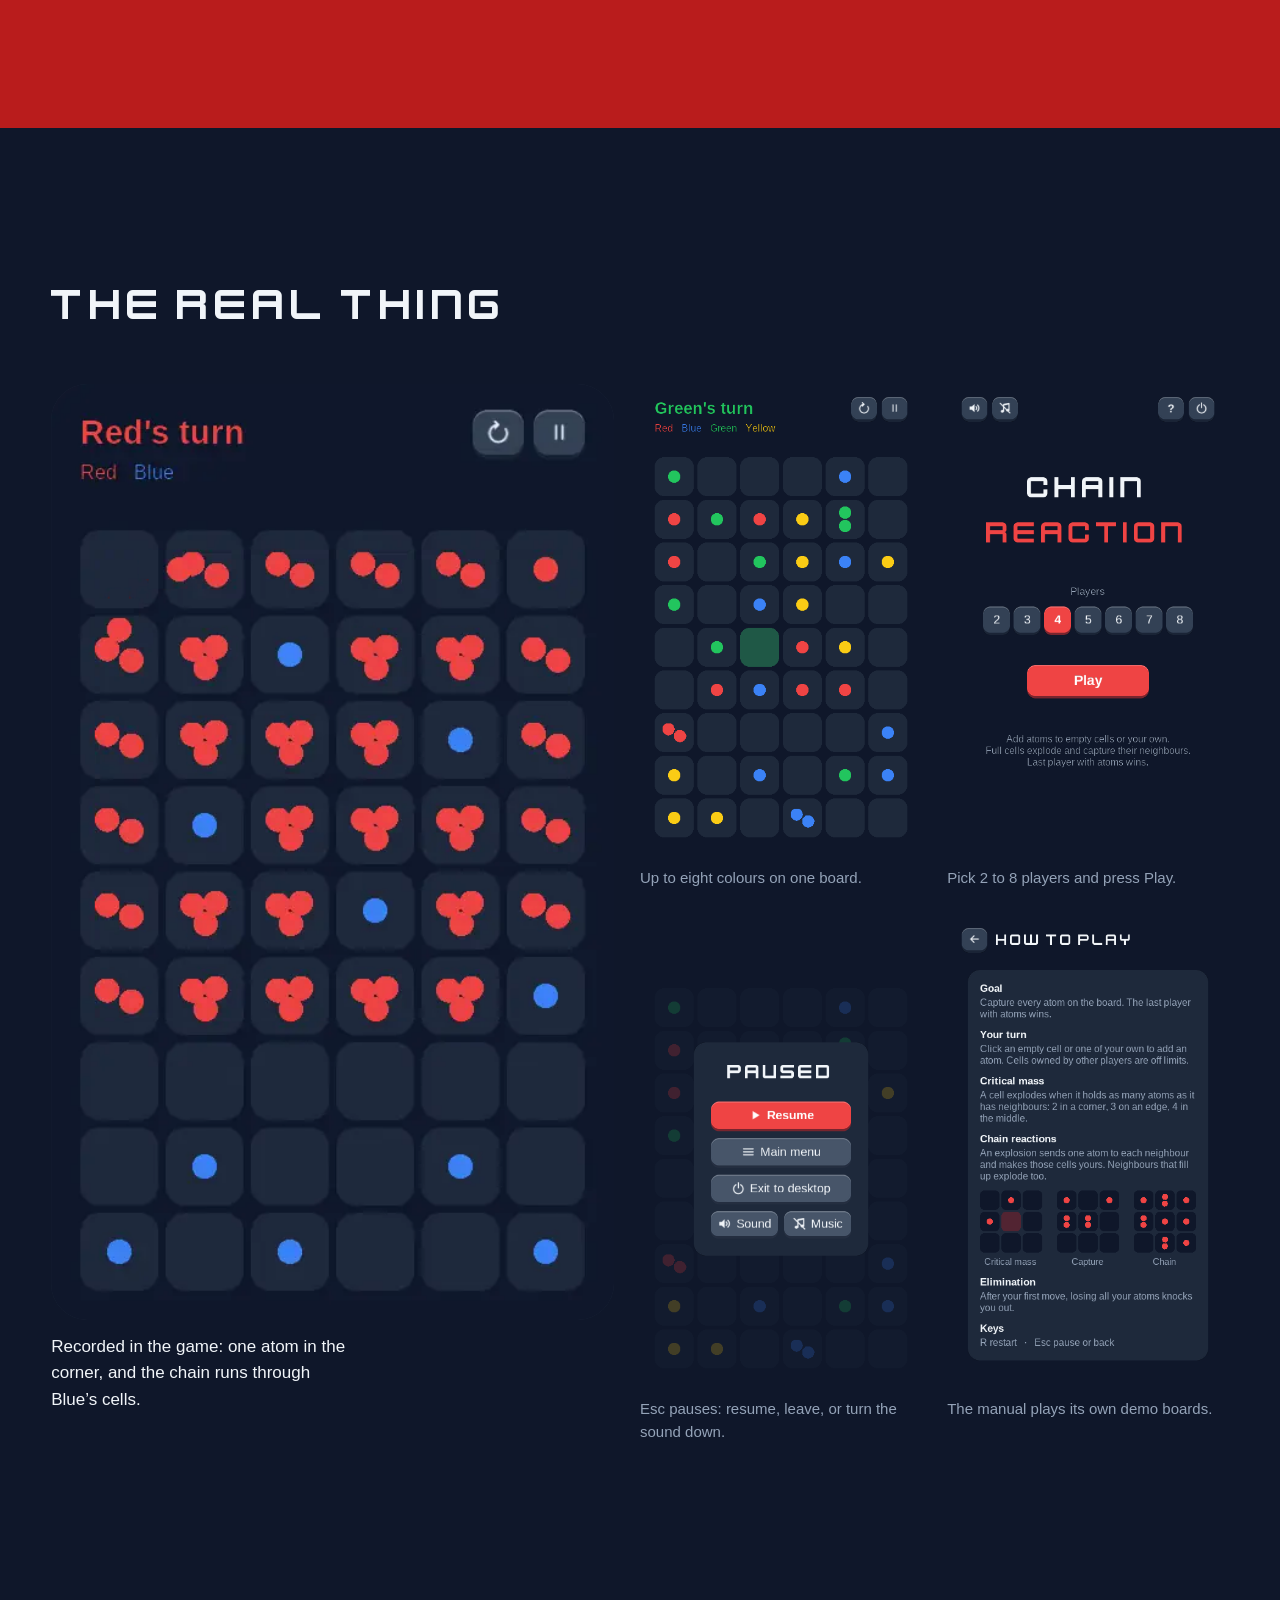
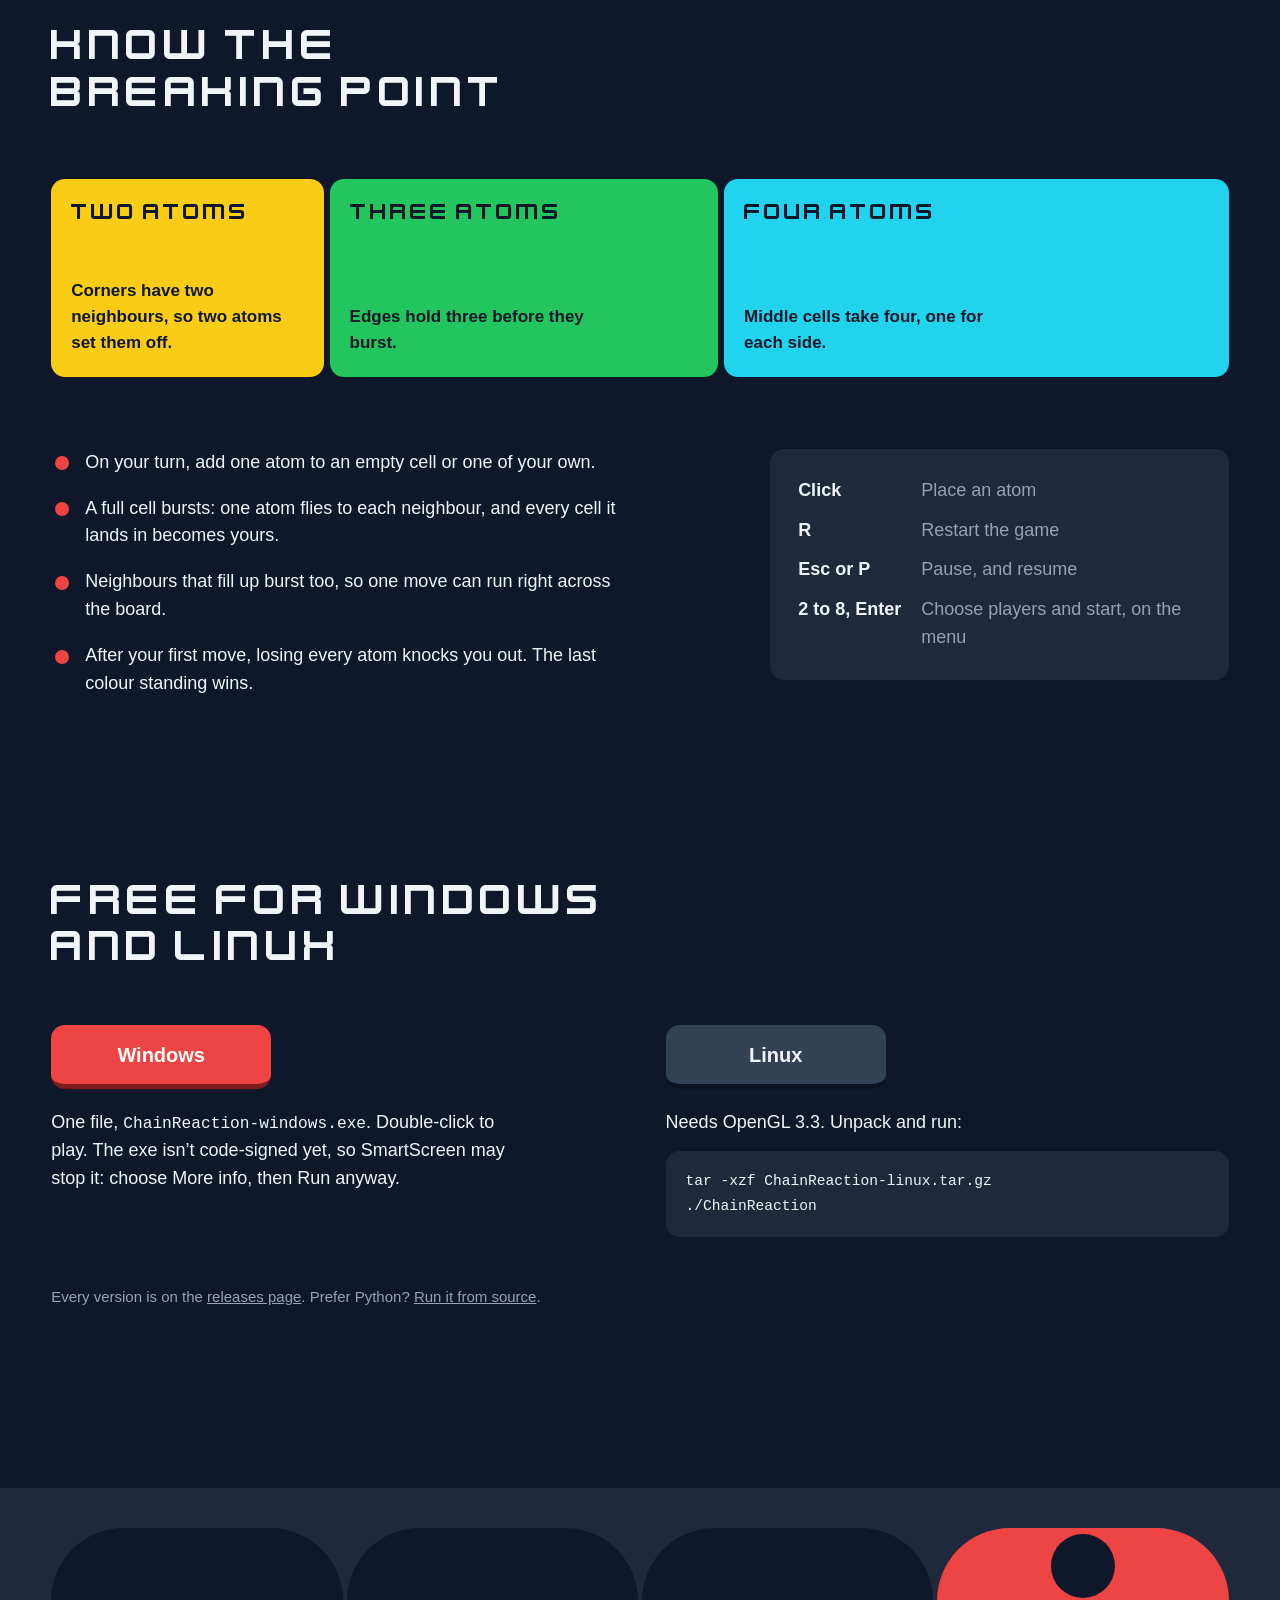
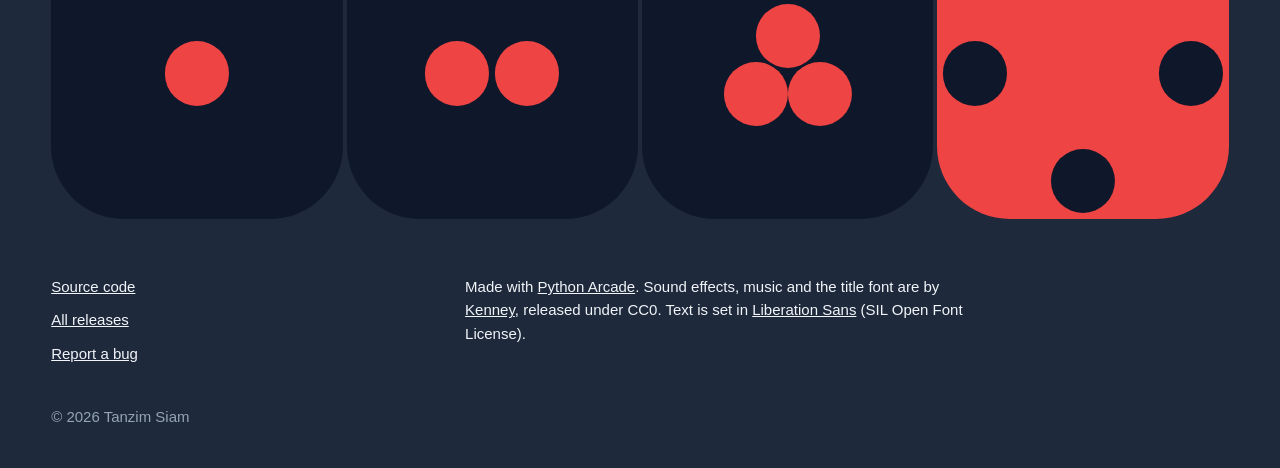
==== commit 9ca26307: "Site: state real download sizes" ====
--- a/site/index.html
+++ b/site/index.html
@@ -33,7 +33,7 @@
         <a class="btn btn-accent" href="https://github.com/tanximsiam/Chain-Reaction/releases/latest/download/ChainReaction-windows.exe">Download for Windows</a>
         <a class="btn" href="https://github.com/tanximsiam/Chain-Reaction/releases/latest/download/ChainReaction-linux.tar.gz">Linux</a>
       </div>
-      <p class="note">Version 1.0 · about 20 MB · nothing to install</p>
+      <p class="note">Version 1.0 · Windows 19 MB, Linux 39 MB · nothing to install</p>
     </div>
     <div class="hero-cell" aria-hidden="true">
       <div class="cluster"><i></i><i></i><i></i></div>
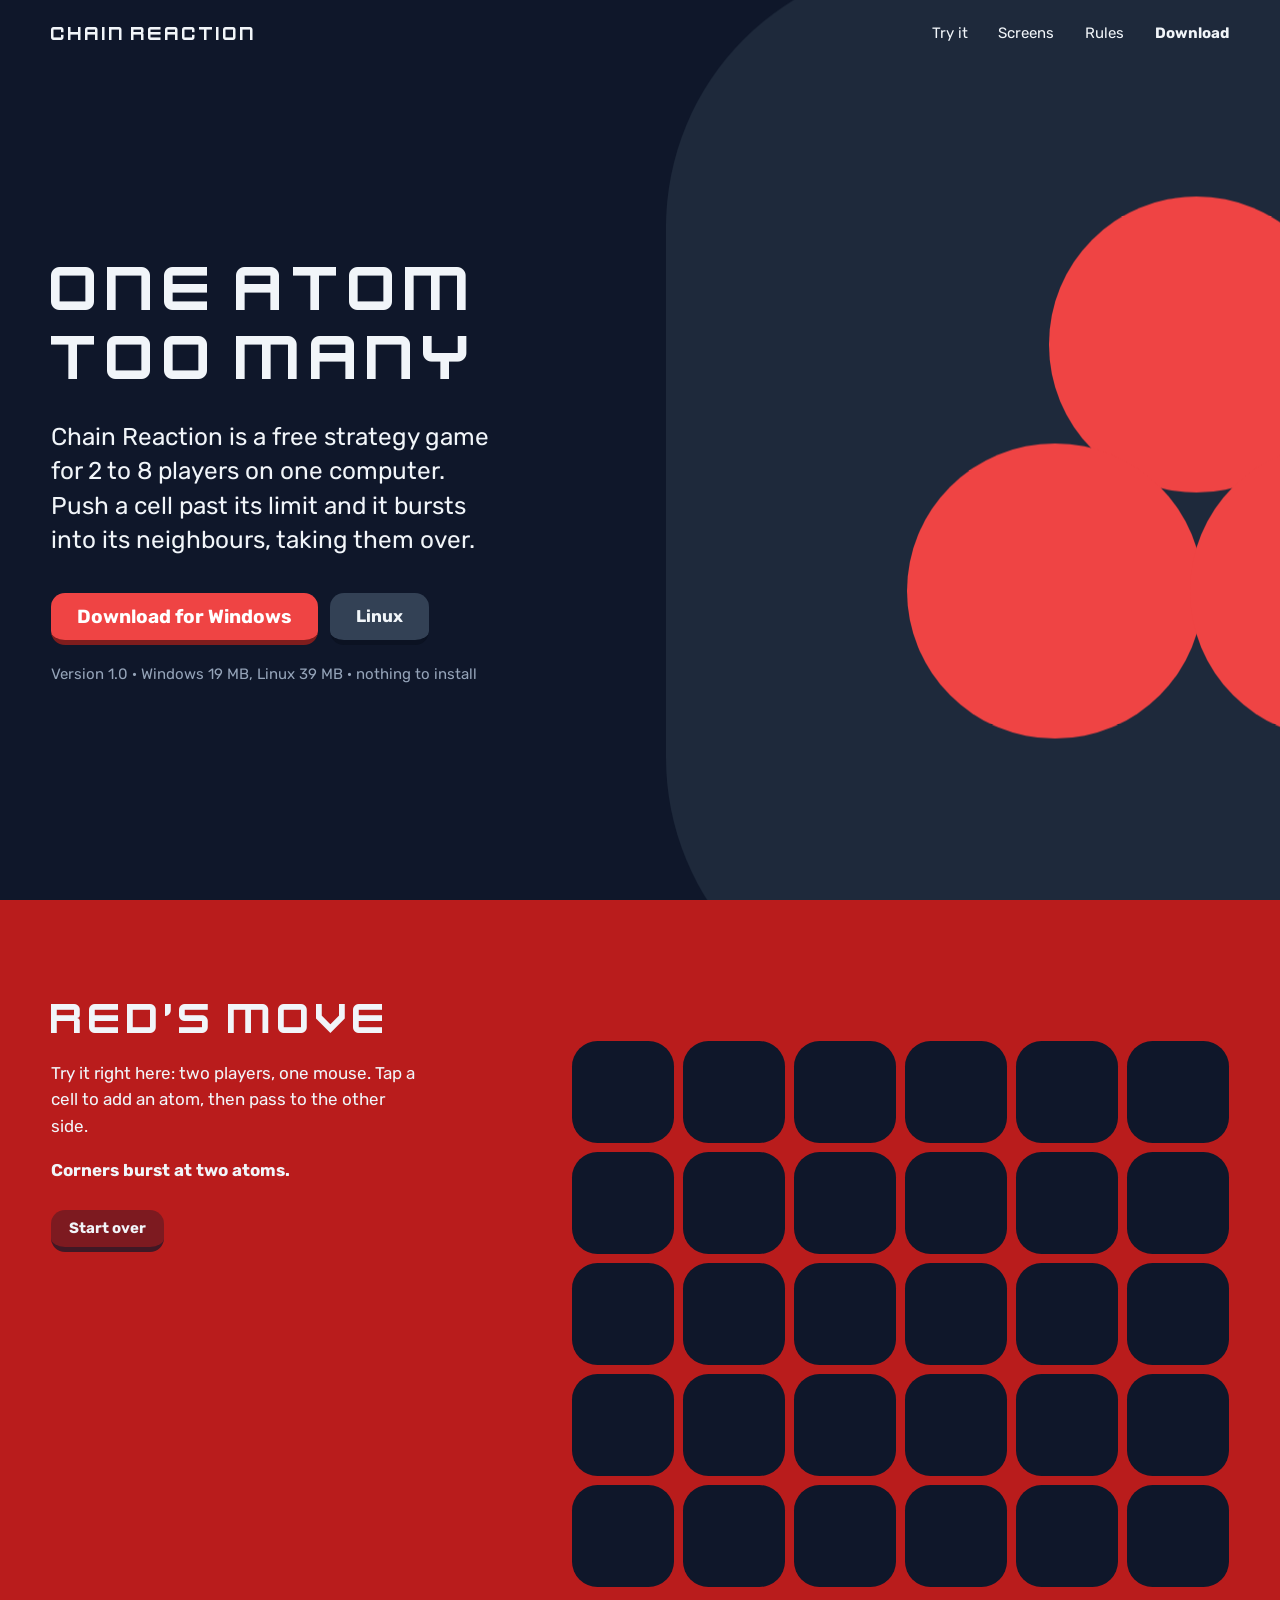
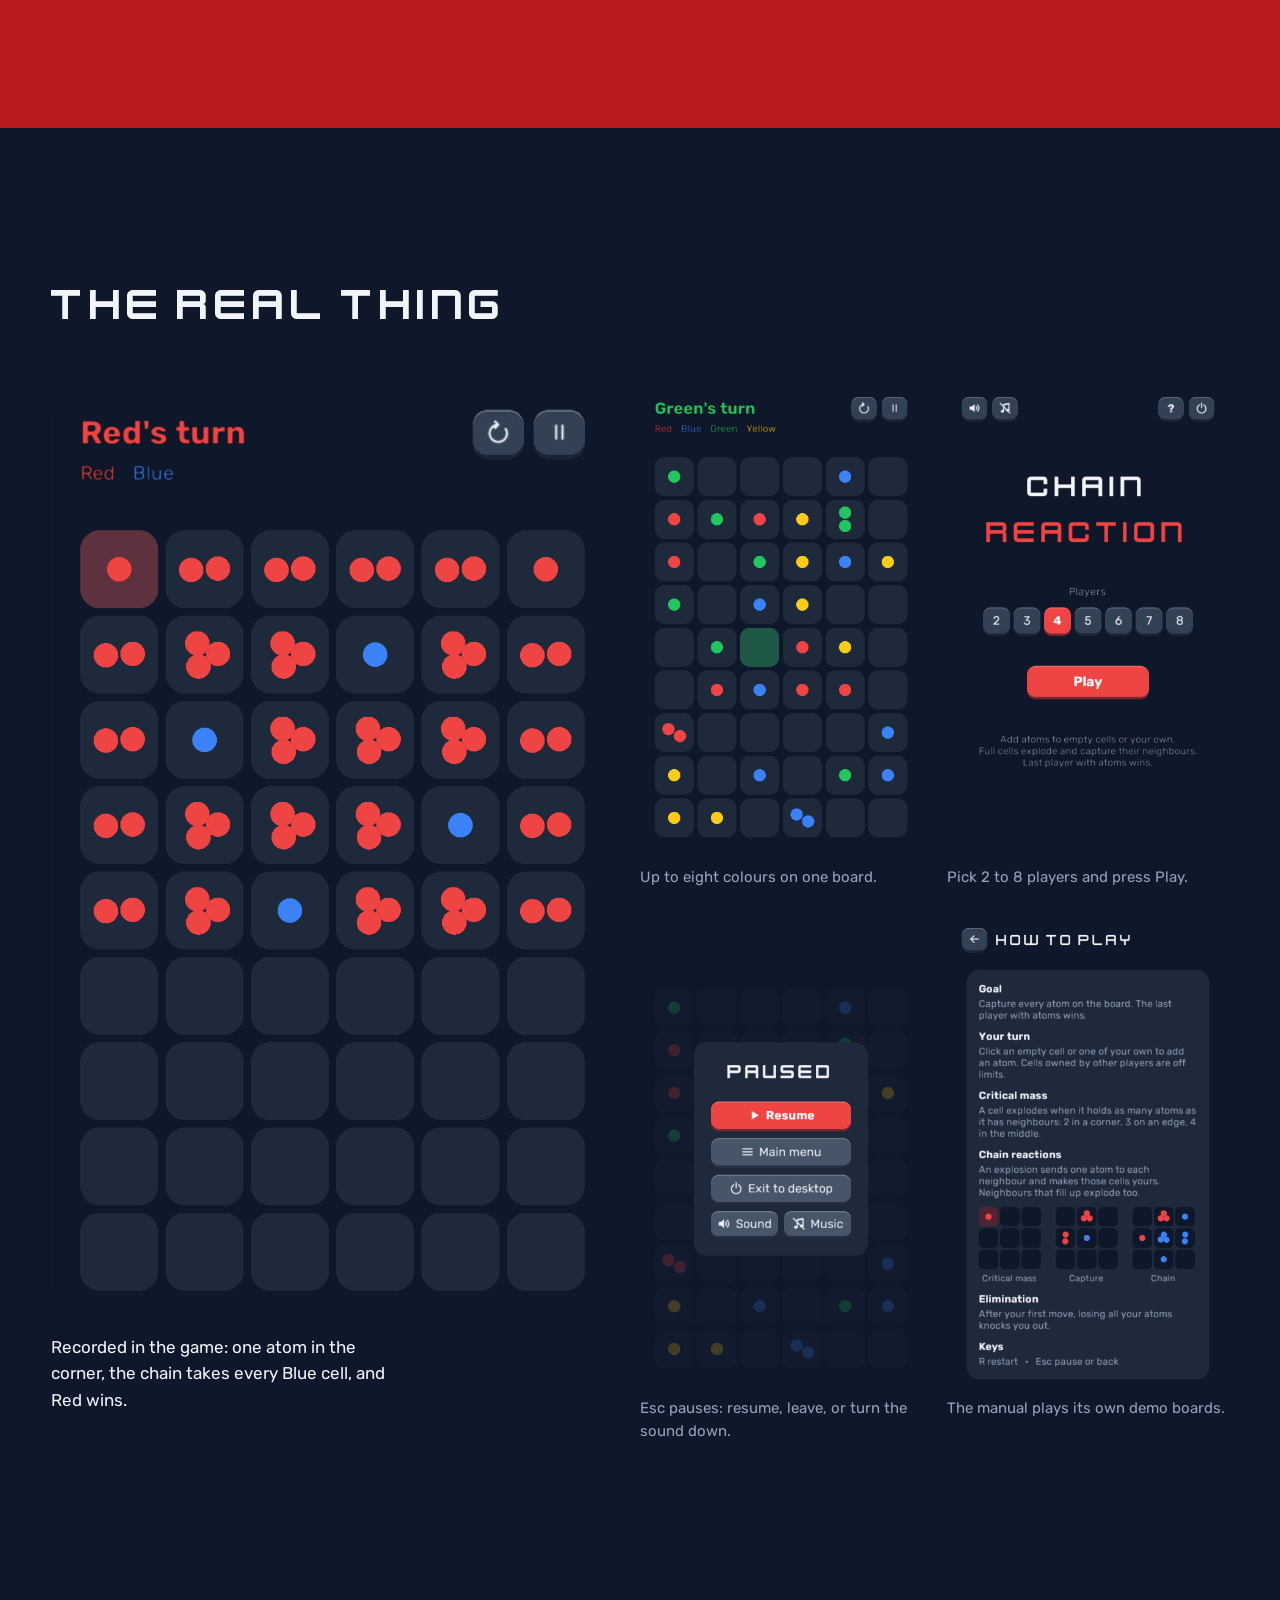
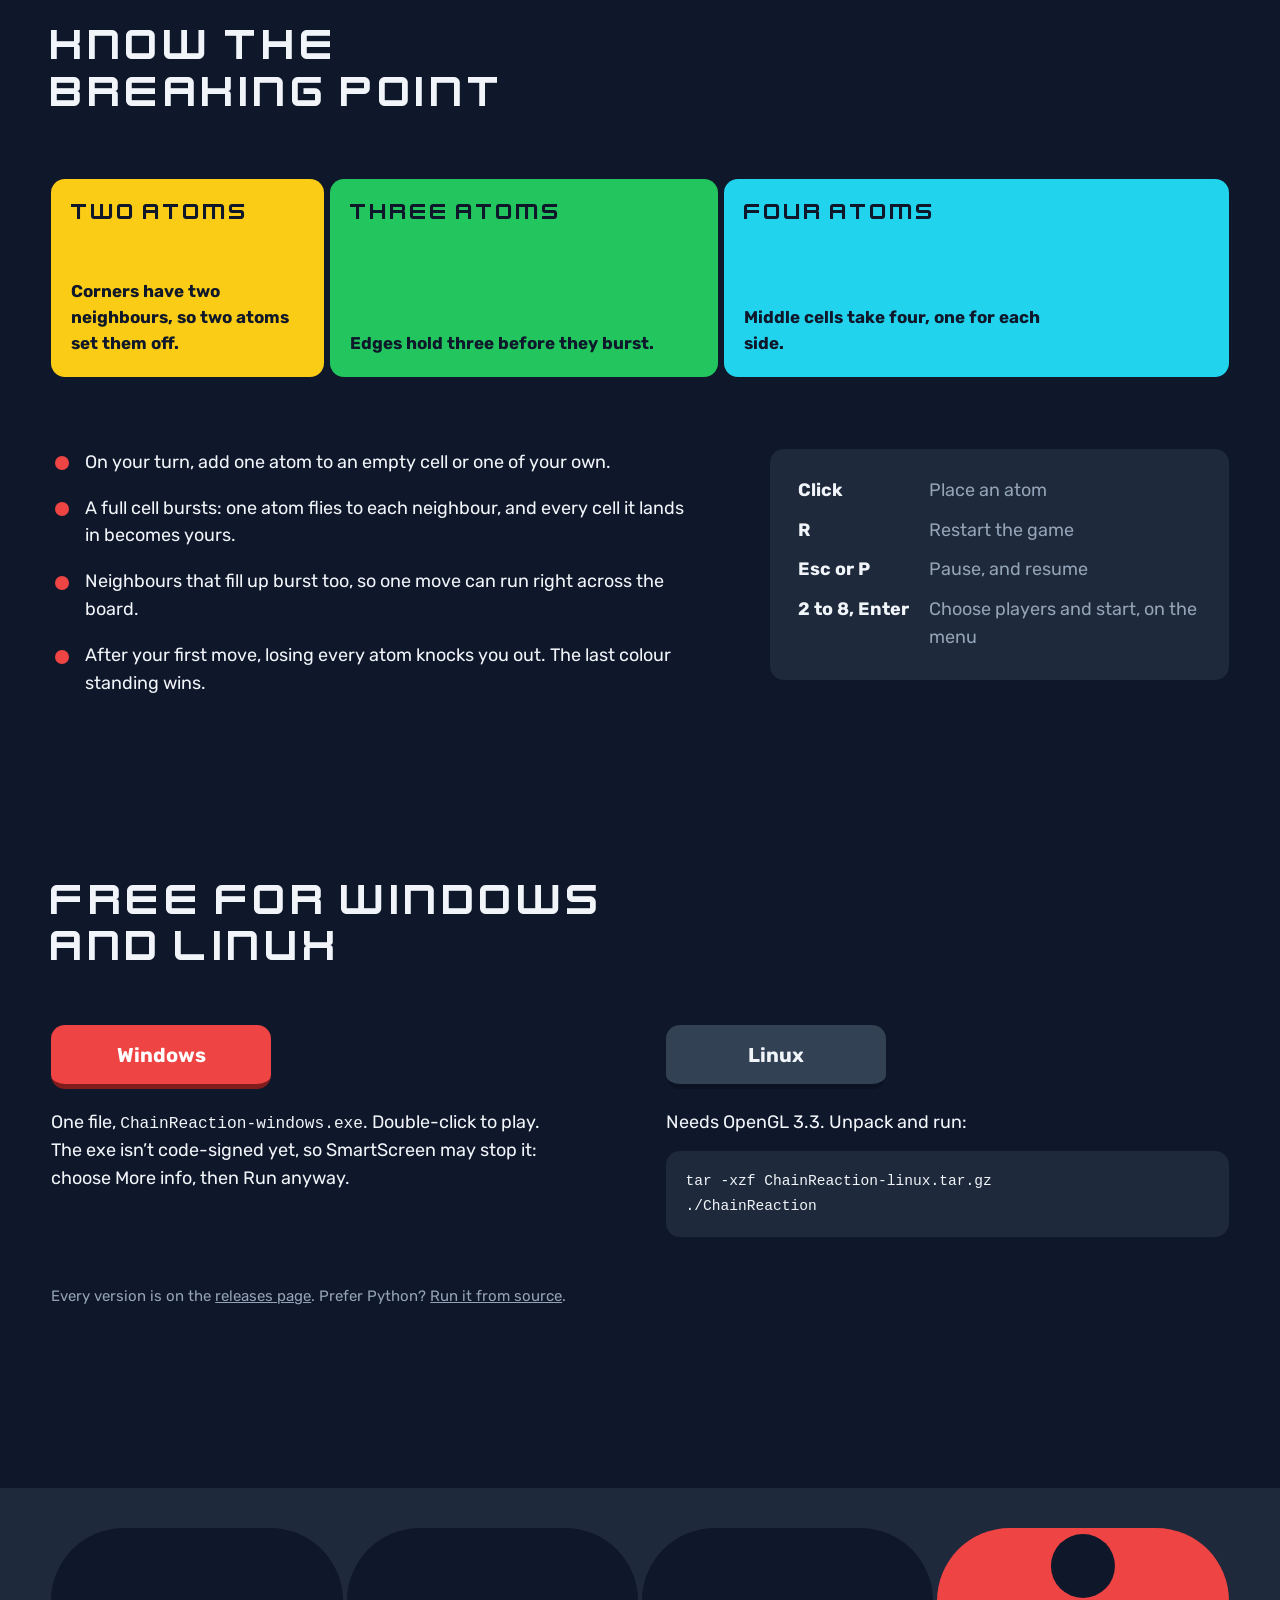
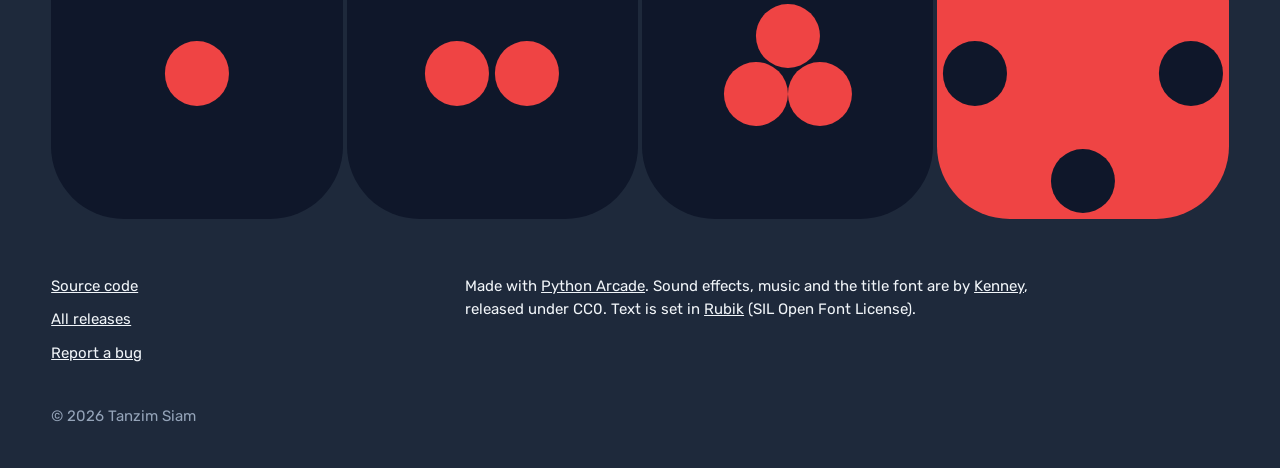
==== commit 11e83551: "Site: 2x screenshots, 60fps gameplay video that ends on the win, Rubik" ====
--- a/site/index.html
+++ b/site/index.html
@@ -54,8 +54,9 @@
     <h2 class="reveal">The real thing</h2>
     <div class="shots">
       <figure class="shot shot-main reveal">
-        <img src="img/chain.webp" width="462" height="768" alt="Recorded gameplay: Red adds one atom to a corner and a chain of explosions runs across Red's side of the board, capturing Blue's cells">
-        <figcaption>Recorded in the game: one atom in the corner, and the chain runs through Blue’s cells.</figcaption>
+        <video src="img/chain.mp4" poster="img/chain-poster.png" width="462" height="768" autoplay muted loop playsinline
+               aria-label="Recorded gameplay: Red adds one atom to a corner, a chain of explosions captures every Blue cell, and Red wins"></video>
+        <figcaption>Recorded in the game: one atom in the corner, the chain takes every Blue cell, and Red wins.</figcaption>
       </figure>
       <figure class="shot reveal">
         <img src="img/game.png" width="462" height="768" alt="A four-player game in progress: red, blue, green and yellow atoms across a 9 by 6 board, Green to move" loading="lazy">
@@ -130,7 +131,7 @@
       <a href="https://github.com/tanximsiam/Chain-Reaction/releases">All releases</a>
       <a href="https://github.com/tanximsiam/Chain-Reaction/issues">Report a bug</a>
     </nav>
-    <p>Made with <a href="https://api.arcade.academy/">Python Arcade</a>. Sound effects, music and the title font are by <a href="https://kenney.nl/">Kenney</a>, released under CC0. Text is set in <a href="https://github.com/liberationfonts/liberation-fonts">Liberation Sans</a> (SIL Open Font License).</p>
+    <p>Made with <a href="https://api.arcade.academy/">Python Arcade</a>. Sound effects, music and the title font are by <a href="https://kenney.nl/">Kenney</a>, released under CC0. Text is set in <a href="https://github.com/googlefonts/rubik">Rubik</a> (SIL Open Font License).</p>
   </div>
   <p class="copy">© 2026 Tanzim Siam</p>
 </footer>
--- a/site/style.css
+++ b/site/style.css
@@ -4,14 +4,14 @@
   font-display: swap;
 }
 @font-face {
-  font-family: "Liberation Sans";
-  src: url("fonts/Liberation_Sans_Regular.ttf") format("truetype");
+  font-family: "Rubik";
+  src: url("fonts/Rubik-Regular.woff2") format("woff2");
   font-weight: 400;
   font-display: swap;
 }
 @font-face {
-  font-family: "Liberation Sans";
-  src: url("fonts/Liberation_Sans_Bold.ttf") format("truetype");
+  font-family: "Rubik";
+  src: url("fonts/Rubik-Bold.woff2") format("woff2");
   font-weight: 700;
   font-display: swap;
 }
@@ -39,9 +39,9 @@
   --cell-r: 25%;
   --radius: 14px;
 
-  --display: "Kenney Future", "Liberation Sans", Arial, sans-serif;
+  --display: "Kenney Future", "Rubik", Arial, sans-serif;
   /* Both faces ship with the site, so the page matches the game on every OS. */
-  --text: "Liberation Sans", Arial, Helvetica, sans-serif;
+  --text: "Rubik", Arial, Helvetica, sans-serif;
   /* Kenney Future is very wide (about 0.9em per letter), so display sizes sit lower than usual. */
   --step-1: clamp(40px, 5.4vw, 88px);
   --step-2: clamp(30px, 3.6vw, 60px);
@@ -225,7 +225,7 @@
   margin-top: 56px;
 }
 .shot { margin: 0; }
-.shot img { width: 100%; border-radius: 6.5% / 3.9%; background: var(--surface); }
+.shot img, .shot video { display: block; width: 100%; height: auto; border-radius: 6.5% / 3.9%; background: var(--surface); }
 .shot figcaption { margin-top: 14px; font-size: var(--step-5); color: var(--soft); max-width: 32ch; }
 .shot-main { grid-row: span 2; }
 .shot-main figcaption { color: var(--ink); font-size: 17px; }
@@ -344,8 +344,8 @@
 /* Motion: entrances are opt-in (html.js), so content never stays hidden without script. */
 .js .reveal { opacity: 0; translate: 0 24px; transition: opacity 600ms var(--ease-out), translate 600ms var(--ease-out); }
 .js .reveal.in { opacity: 1; translate: 0 0; }
-.js .shot-main img { clip-path: inset(0 0 100% 0); scale: 1.12; transition: clip-path 1.1s var(--ease-out), scale 1.1s var(--ease-out); }
-.js .shot-main.in img { clip-path: inset(0 0 0 0); scale: 1; }
+.js .shot-main video { clip-path: inset(0 0 100% 0); scale: 1.12; transition: clip-path 1.1s var(--ease-out), scale 1.1s var(--ease-out); }
+.js .shot-main.in video { clip-path: inset(0 0 0 0); scale: 1; }
 .js .hero-copy > * { animation: rise 700ms var(--ease-out) both; }
 .js .hero-copy > :nth-child(2) { animation-delay: 80ms; }
 .js .hero-copy > :nth-child(3) { animation-delay: 160ms; }
@@ -356,7 +356,7 @@
 
 @media (prefers-reduced-motion: reduce) {
   *, *::before, *::after { animation: none !important; transition-duration: 1ms !important; }
-  .js .reveal, .js .shot-main img { opacity: 1; translate: none; clip-path: none; scale: 1; }
+  .js .reveal, .js .shot-main video { opacity: 1; translate: none; clip-path: none; scale: 1; }
 }
 
 /* Tablet: the 2 : 3 : 4 bar and the keys box are too narrow side by side. */
